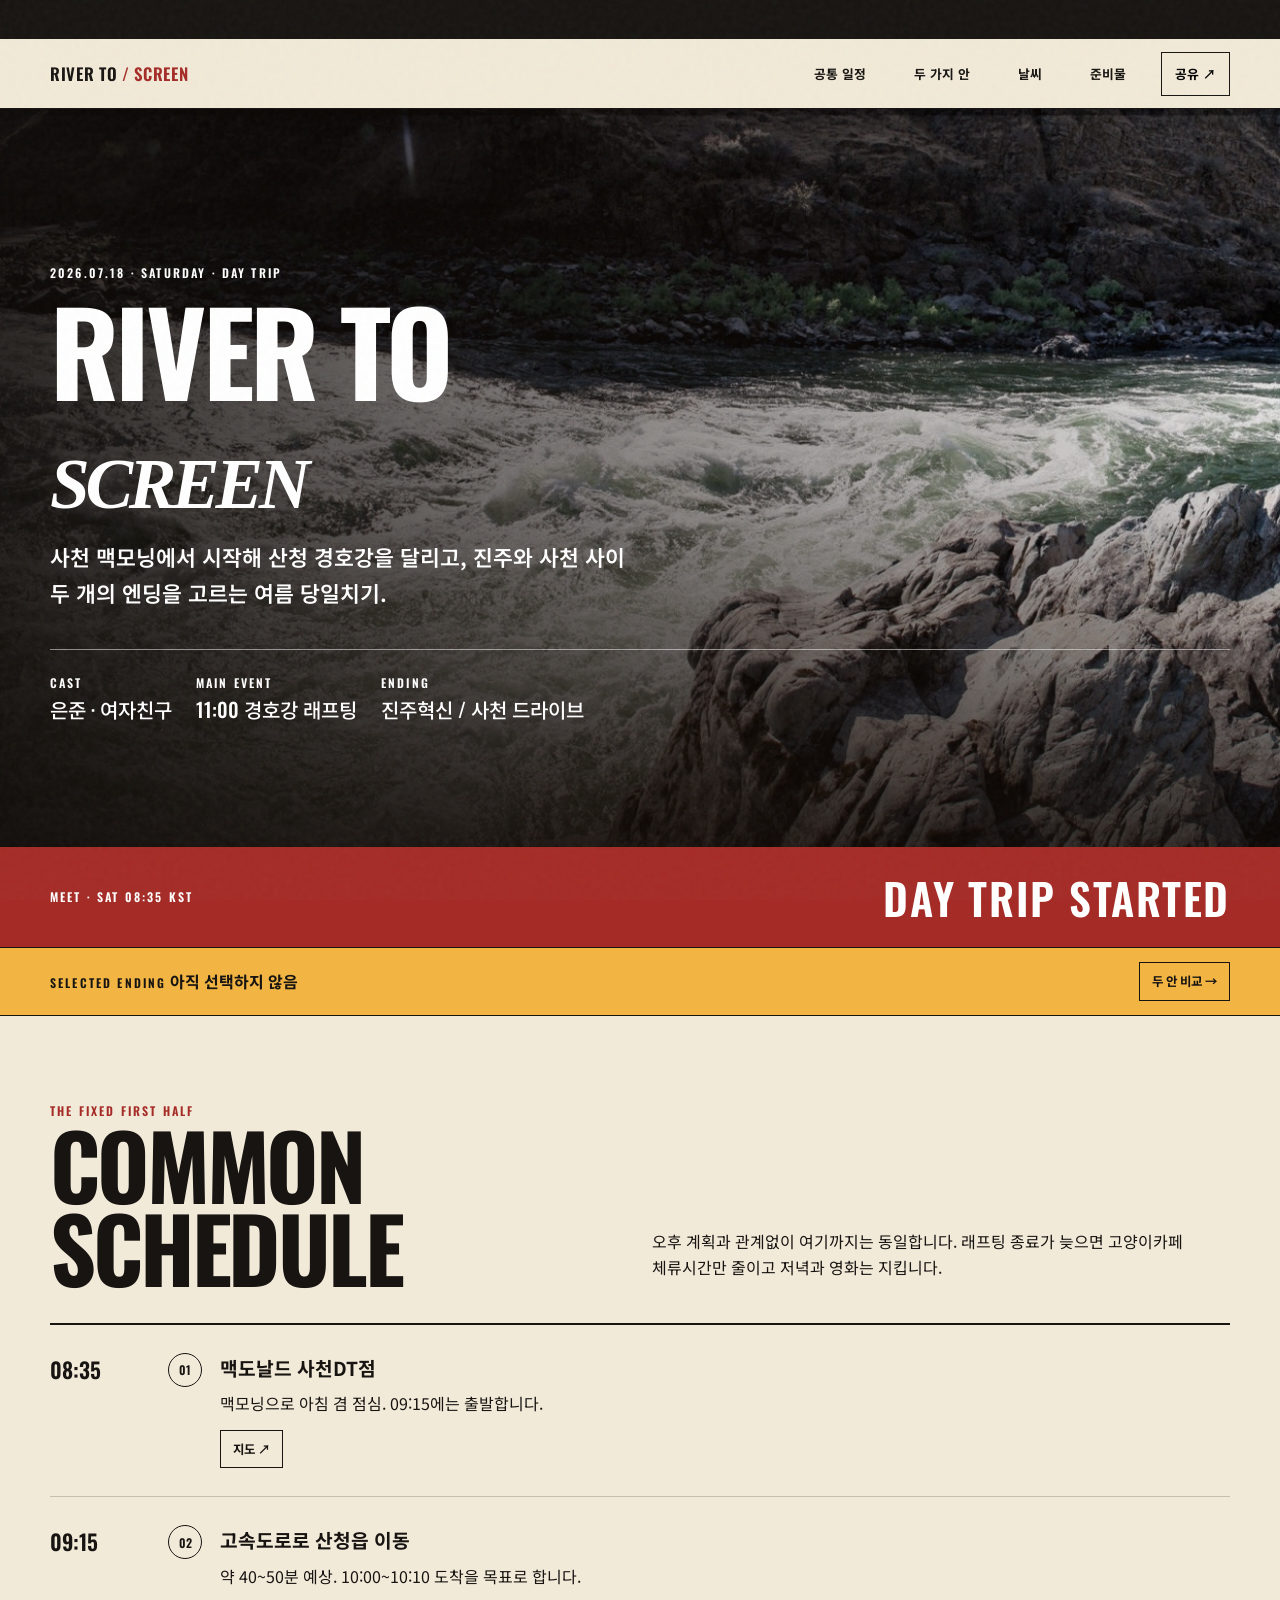
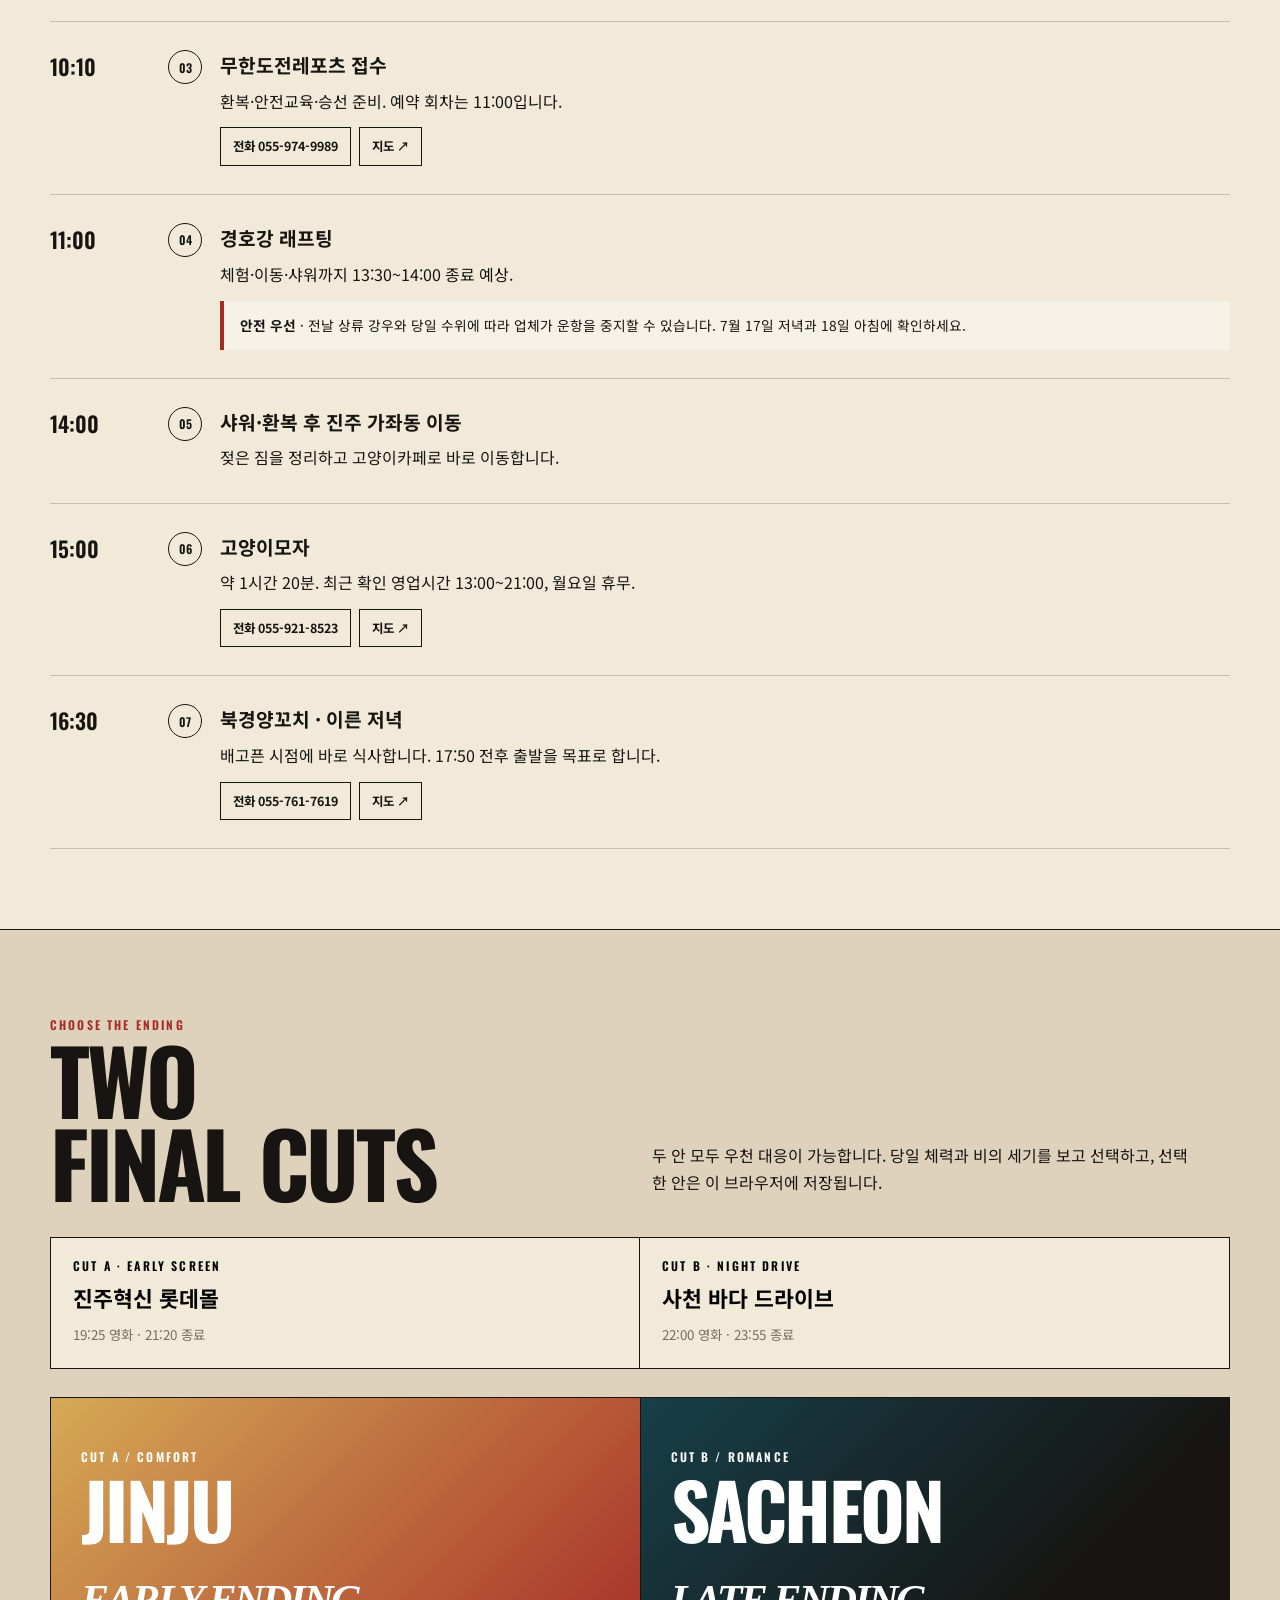
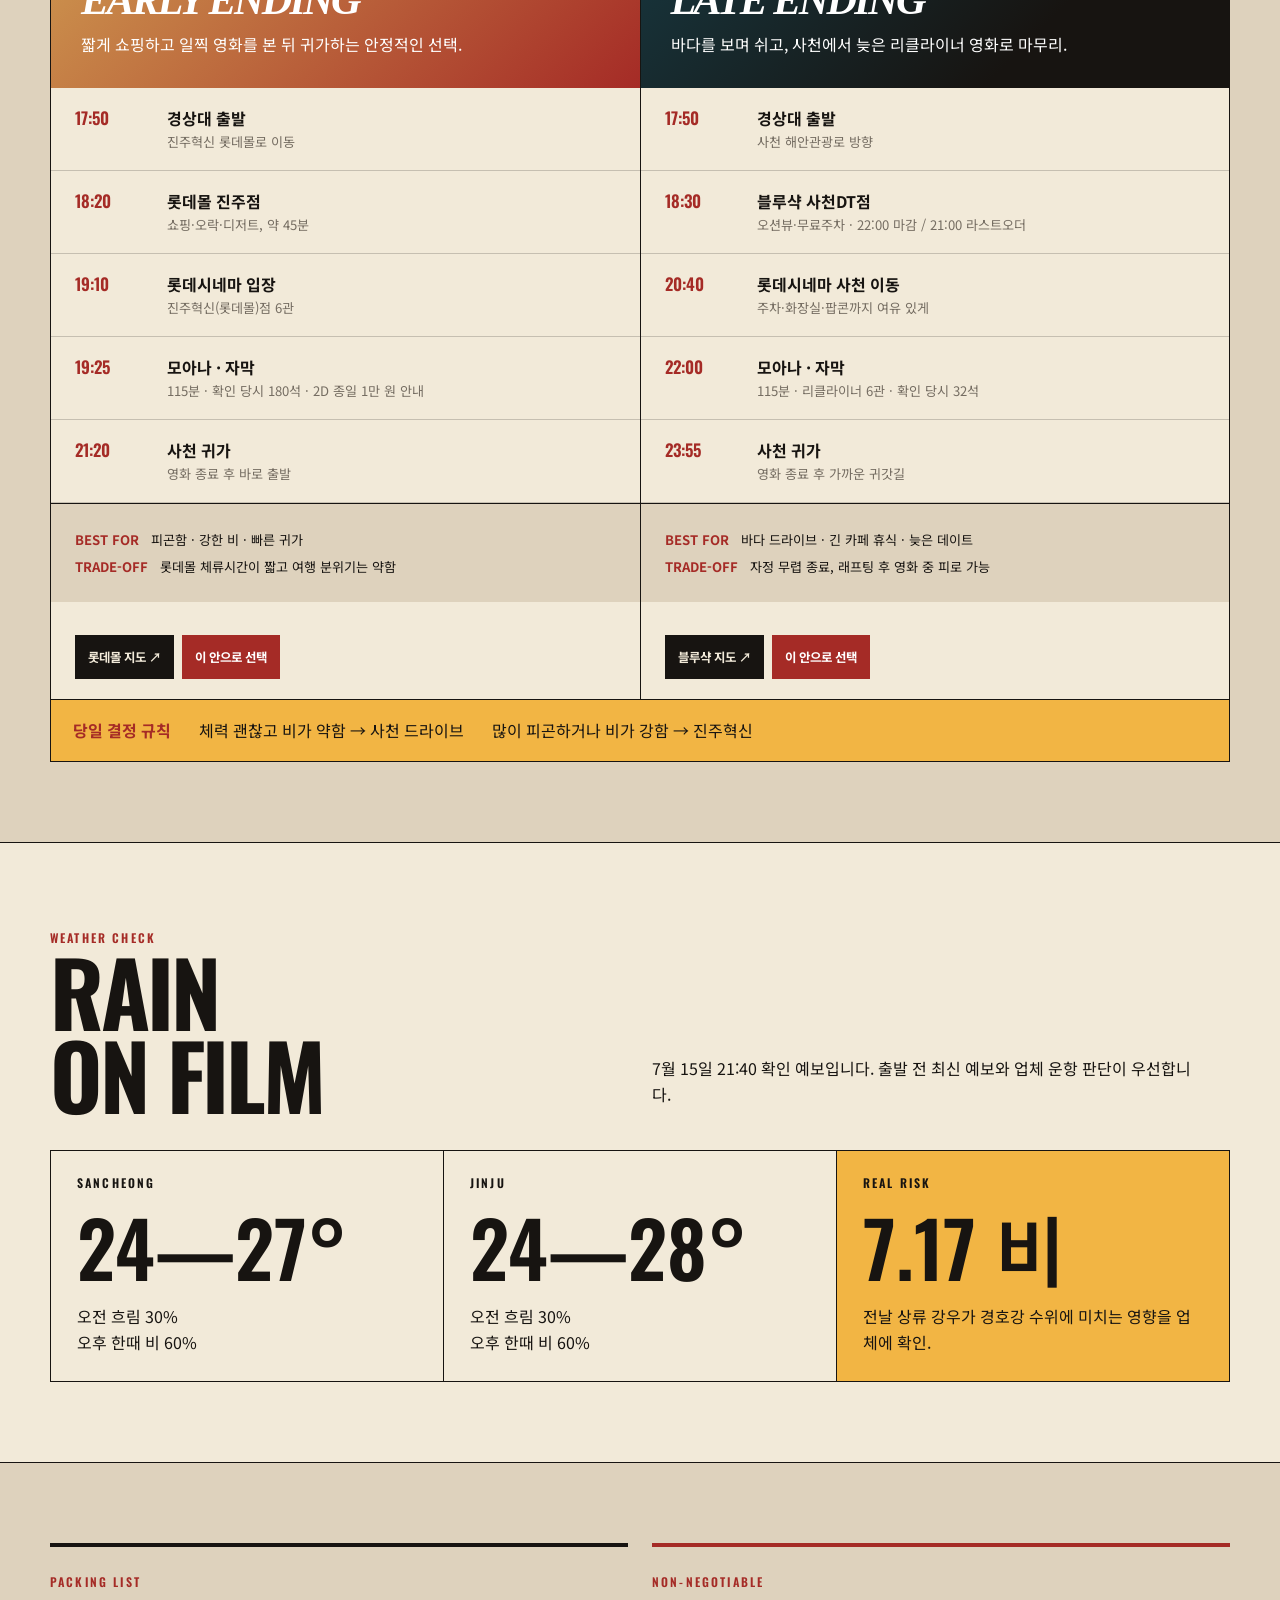
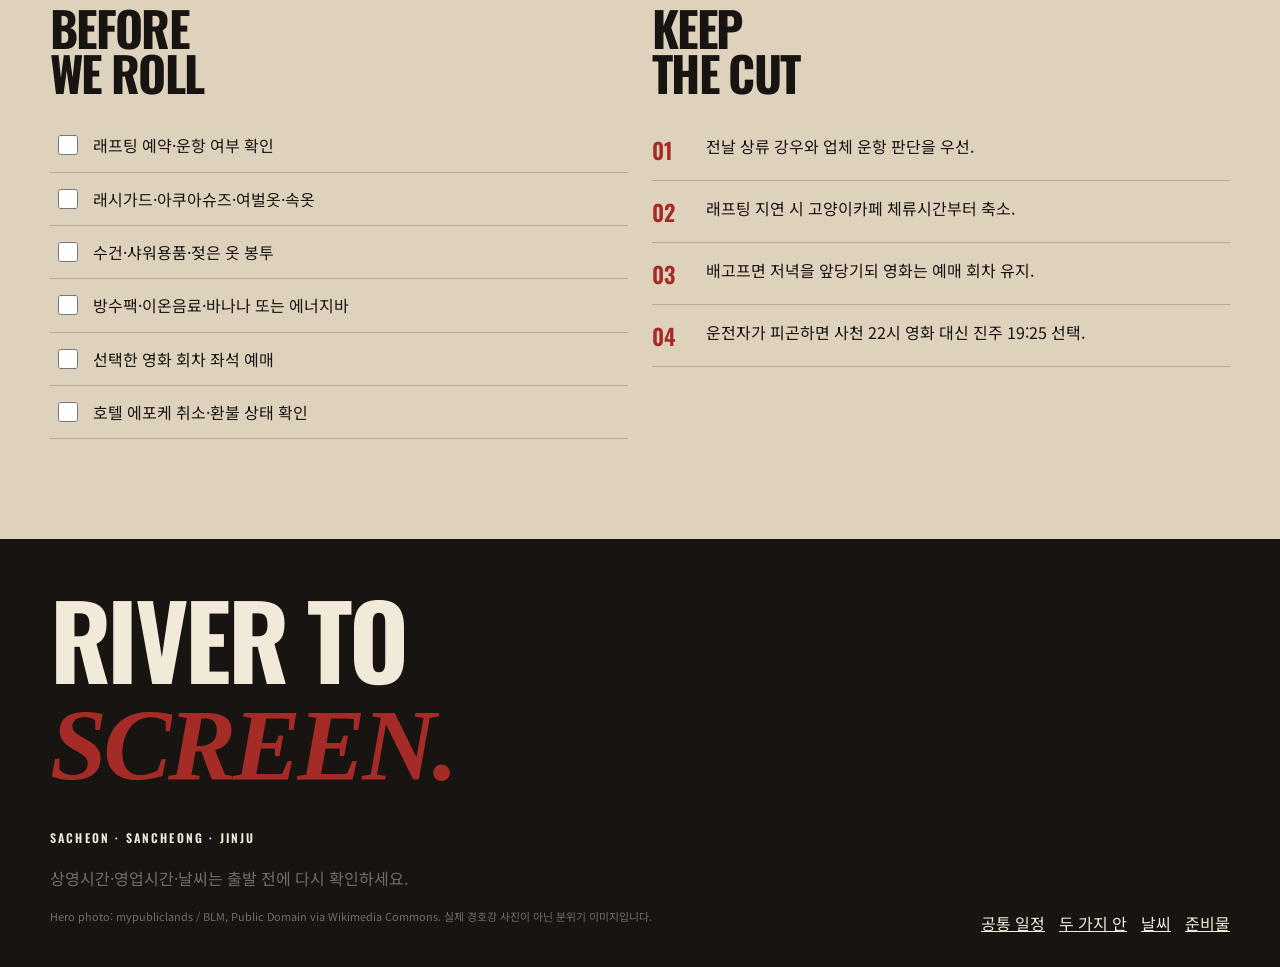
==== index.html @ bdbbe5f2 "feat: publish two-cut rafting day trip" ====
<!doctype html>
<html lang="ko">
<head>
  <meta charset="utf-8">
  <meta name="viewport" content="width=device-width,initial-scale=1,viewport-fit=cover">
  <meta name="theme-color" content="#171411">
  <meta name="description" content="2026년 7월 18일 사천 출발 산청 래프팅·진주 데이트 2가지 일정">
  <title>RIVER TO SCREEN — 산청·진주·사천 당일치기</title>
  <link rel="stylesheet" href="styles.css">
  <script defer src="app.js"></script>
</head>
<body>
<a class="skip" href="#main">본문 바로가기</a>
<div class="topbar"><div class="ticker">2026.07.18 · SACHEON → SANCHEONG → JINJU → TWO ENDINGS · RIVER TO SCREEN ·&nbsp;</div></div>
<header class="site">
  <nav class="shell" aria-label="주요 메뉴">
    <a class="brand" href="#top">RIVER TO <span>/ SCREEN</span></a>
    <div class="navlinks trip-nav">
      <a href="#schedule">공통 일정</a>
      <a href="#plans">두 가지 안</a>
      <a href="#weather">날씨</a>
      <a href="#packing">준비물</a>
      <button class="share-btn" data-share type="button" aria-label="여행 링크 공유">공유 ↗</button>
    </div>
  </nav>
</header>
<main id="main">
  <section class="hero" id="top">
    <div class="hero-bg trip-hero-bg" role="img" aria-label="급류가 흐르는 산악 계곡 풍경"></div>
    <div class="shell hero-content">
      <span class="eyebrow">2026.07.18 · SATURDAY · DAY TRIP</span>
      <h1 class="display brand-hero-title">RIVER TO<br><span class="serif">SCREEN</span></h1>
      <p class="hero-lead">사천 맥모닝에서 시작해 산청 경호강을 달리고, 진주와 사천 사이 두 개의 엔딩을 고르는 여름 당일치기.</p>
      <div class="hero-meta">
        <div><span class="eyebrow">CAST</span><b>은준 · 여자친구</b></div>
        <div><span class="eyebrow">MAIN EVENT</span><b>11:00 경호강 래프팅</b></div>
        <div><span class="eyebrow">ENDING</span><b>진주혁신 / 사천 드라이브</b></div>
      </div>
    </div>
  </section>
  <div class="countdown-wrap"><div class="shell countdown"><span class="eyebrow">MEET · SAT 08:35 KST</span><strong data-countdown aria-live="off">LOADING THE REEL…</strong></div></div>
  <div class="status-band"><div class="shell"><div><span class="eyebrow">SELECTED ENDING</span> <b data-plan-status>아직 선택하지 않음</b></div><a class="mini-link" href="#plans">두 안 비교 →</a></div></div>

  <section class="section shell" id="schedule" aria-labelledby="schedule-title">
    <div class="section-head">
      <div><span class="eyebrow red">THE FIXED FIRST HALF</span><h2 id="schedule-title" class="display">COMMON<br>SCHEDULE</h2></div>
      <p>오후 계획과 관계없이 여기까지는 동일합니다. 래프팅 종료가 늦으면 고양이카페 체류시간만 줄이고 저녁과 영화는 지킵니다.</p>
    </div>
    <ol class="timeline">
      <li><time class="time">08:35</time><span class="frame-no">01</span><div class="event"><h3>맥도날드 사천DT점</h3><p>맥모닝으로 아침 겸 점심. 09:15에는 출발합니다.</p><div class="event-actions"><a class="mini-link" target="_blank" rel="noopener" href="https://map.naver.com/p/search/%EB%A7%A5%EB%8F%84%EB%82%A0%EB%93%9C%20%EC%82%AC%EC%B2%9CDT%EC%A0%90">지도 ↗</a></div></div></li>
      <li><time class="time">09:15</time><span class="frame-no">02</span><div class="event"><h3>고속도로로 산청읍 이동</h3><p>약 40~50분 예상. 10:00~10:10 도착을 목표로 합니다.</p></div></li>
      <li><time class="time">10:10</time><span class="frame-no">03</span><div class="event"><h3>무한도전레포츠 접수</h3><p>환복·안전교육·승선 준비. 예약 회차는 11:00입니다.</p><div class="event-actions"><a class="mini-link" href="tel:055-974-9989">전화 055-974-9989</a><a class="mini-link" target="_blank" rel="noopener" href="https://map.naver.com/p/search/%EC%82%B0%EC%B2%AD%20%EB%AC%B4%ED%95%9C%EB%8F%84%EC%A0%84%EB%A0%88%ED%8F%AC%EC%B8%A0">지도 ↗</a></div></div></li>
      <li><time class="time">11:00</time><span class="frame-no">04</span><div class="event"><h3>경호강 래프팅</h3><p>체험·이동·샤워까지 13:30~14:00 종료 예상.</p><div class="note"><b>안전 우선</b> · 전날 상류 강우와 당일 수위에 따라 업체가 운항을 중지할 수 있습니다. 7월 17일 저녁과 18일 아침에 확인하세요.</div></div></li>
      <li><time class="time">14:00</time><span class="frame-no">05</span><div class="event"><h3>샤워·환복 후 진주 가좌동 이동</h3><p>젖은 짐을 정리하고 고양이카페로 바로 이동합니다.</p></div></li>
      <li><time class="time">15:00</time><span class="frame-no">06</span><div class="event"><h3>고양이모자</h3><p>약 1시간 20분. 최근 확인 영업시간 13:00~21:00, 월요일 휴무.</p><div class="event-actions"><a class="mini-link" href="tel:055-921-8523">전화 055-921-8523</a><a class="mini-link" target="_blank" rel="noopener" href="https://map.naver.com/p/search/%EC%A7%84%EC%A3%BC%20%EA%B3%A0%EC%96%91%EC%9D%B4%EB%AA%A8%EC%9E%90">지도 ↗</a></div></div></li>
      <li><time class="time">16:30</time><span class="frame-no">07</span><div class="event"><h3>북경양꼬치 · 이른 저녁</h3><p>배고픈 시점에 바로 식사합니다. 17:50 전후 출발을 목표로 합니다.</p><div class="event-actions"><a class="mini-link" href="tel:055-761-7619">전화 055-761-7619</a><a class="mini-link" target="_blank" rel="noopener" href="https://map.naver.com/p/search/%EB%B6%81%EA%B2%BD%EC%96%91%EA%BC%AC%EC%B9%98%202%ED%98%B8%EC%A0%90%20%EC%A7%84%EC%A3%BC">지도 ↗</a></div></div></li>
    </ol>
  </section>

  <section class="section plan-choice-section" id="plans" aria-labelledby="plans-title">
    <div class="shell">
      <div class="section-head">
        <div><span class="eyebrow red">CHOOSE THE ENDING</span><h2 id="plans-title" class="display">TWO<br>FINAL CUTS</h2></div>
        <p>두 안 모두 우천 대응이 가능합니다. 당일 체력과 비의 세기를 보고 선택하고, 선택한 안은 이 브라우저에 저장됩니다.</p>
      </div>
      <div class="ending-switch" role="tablist" aria-label="저녁 이후 일정 선택">
        <button data-plan-button="jinju" role="tab" aria-selected="false"><span class="eyebrow">CUT A · EARLY SCREEN</span><b>진주혁신 롯데몰</b><small>19:25 영화 · 21:20 종료</small></button>
        <button data-plan-button="sacheon" role="tab" aria-selected="false"><span class="eyebrow">CUT B · NIGHT DRIVE</span><b>사천 바다 드라이브</b><small>22:00 영화 · 23:55 종료</small></button>
      </div>
      <div class="ending-panels">
        <article class="ending-panel" data-plan-panel="jinju">
          <div class="ending-hero"><span class="eyebrow">CUT A / COMFORT</span><h3 class="display">JINJU<br><span class="serif">Early Ending</span></h3><p>짧게 쇼핑하고 일찍 영화를 본 뒤 귀가하는 안정적인 선택.</p></div>
          <ol class="compact-timeline">
            <li><time>17:50</time><div><b>경상대 출발</b><span>진주혁신 롯데몰로 이동</span></div></li>
            <li><time>18:20</time><div><b>롯데몰 진주점</b><span>쇼핑·오락·디저트, 약 45분</span></div></li>
            <li><time>19:10</time><div><b>롯데시네마 입장</b><span>진주혁신(롯데몰)점 6관</span></div></li>
            <li><time>19:25</time><div><b>모아나 · 자막</b><span>115분 · 확인 당시 180석 · 2D 종일 1만 원 안내</span></div></li>
            <li><time>21:20</time><div><b>사천 귀가</b><span>영화 종료 후 바로 출발</span></div></li>
          </ol>
          <div class="plan-points"><p><b>BEST FOR</b> 피곤함 · 강한 비 · 빠른 귀가</p><p><b>TRADE-OFF</b> 롯데몰 체류시간이 짧고 여행 분위기는 약함</p></div>
          <div class="event-actions"><a class="button dark" target="_blank" rel="noopener" href="https://map.naver.com/p/search/%EB%A1%AF%EB%8D%B0%EB%AA%B0%20%EC%A7%84%EC%A3%BC%EC%A0%90">롯데몰 지도 ↗</a><button class="button primary" type="button" data-select-plan="jinju">이 안으로 선택</button></div>
        </article>
        <article class="ending-panel" data-plan-panel="sacheon">
          <div class="ending-hero night"><span class="eyebrow">CUT B / ROMANCE</span><h3 class="display">SACHEON<br><span class="serif">Late Ending</span></h3><p>바다를 보며 쉬고, 사천에서 늦은 리클라이너 영화로 마무리.</p></div>
          <ol class="compact-timeline">
            <li><time>17:50</time><div><b>경상대 출발</b><span>사천 해안관광로 방향</span></div></li>
            <li><time>18:30</time><div><b>블루샥 사천DT점</b><span>오션뷰·무료주차 · 22:00 마감 / 21:00 라스트오더</span></div></li>
            <li><time>20:40</time><div><b>롯데시네마 사천 이동</b><span>주차·화장실·팝콘까지 여유 있게</span></div></li>
            <li><time>22:00</time><div><b>모아나 · 자막</b><span>115분 · 리클라이너 6관 · 확인 당시 32석</span></div></li>
            <li><time>23:55</time><div><b>사천 귀가</b><span>영화 종료 후 가까운 귀갓길</span></div></li>
          </ol>
          <div class="plan-points"><p><b>BEST FOR</b> 바다 드라이브 · 긴 카페 휴식 · 늦은 데이트</p><p><b>TRADE-OFF</b> 자정 무렵 종료, 래프팅 후 영화 중 피로 가능</p></div>
          <div class="event-actions"><a class="button dark" target="_blank" rel="noopener" href="https://map.naver.com/p/search/%EB%B8%94%EB%A3%A8%EC%83%A5%20%EC%82%AC%EC%B2%9CDT%EC%A0%90">블루샥 지도 ↗</a><button class="button primary" type="button" data-select-plan="sacheon">이 안으로 선택</button></div>
        </article>
      </div>
      <div class="decision-strip"><b>당일 결정 규칙</b><span>체력 괜찮고 비가 약함 → 사천 드라이브</span><span>많이 피곤하거나 비가 강함 → 진주혁신</span></div>
    </div>
  </section>

  <section class="section shell" id="weather" aria-labelledby="weather-title">
    <div class="section-head"><div><span class="eyebrow red">WEATHER CHECK</span><h2 id="weather-title" class="display">RAIN<br>ON FILM</h2></div><p>7월 15일 21:40 확인 예보입니다. 출발 전 최신 예보와 업체 운항 판단이 우선합니다.</p></div>
    <div class="weather-grid">
      <article><span class="eyebrow">SANCHEONG</span><strong>24—27°</strong><p>오전 흐림 30%<br>오후 한때 비 60%</p></article>
      <article><span class="eyebrow">JINJU</span><strong>24—28°</strong><p>오전 흐림 30%<br>오후 한때 비 60%</p></article>
      <article class="weather-alert"><span class="eyebrow">REAL RISK</span><strong>7.17 비</strong><p>전날 상류 강우가 경호강 수위에 미치는 영향을 업체에 확인.</p></article>
    </div>
  </section>

  <section class="section packing-section" id="packing">
    <div class="shell grid-2">
      <article class="editorial-card"><span class="eyebrow red">PACKING LIST</span><h2 class="display packing-title">BEFORE<br>WE ROLL</h2><ul class="checklist">
        <li><label><input type="checkbox" data-check="booking"><span>래프팅 예약·운항 여부 확인</span></label></li>
        <li><label><input type="checkbox" data-check="swim"><span>래시가드·아쿠아슈즈·여벌옷·속옷</span></label></li>
        <li><label><input type="checkbox" data-check="shower"><span>수건·샤워용품·젖은 옷 봉투</span></label></li>
        <li><label><input type="checkbox" data-check="water"><span>방수팩·이온음료·바나나 또는 에너지바</span></label></li>
        <li><label><input type="checkbox" data-check="movie"><span>선택한 영화 회차 좌석 예매</span></label></li>
        <li><label><input type="checkbox" data-check="cancel"><span>호텔 에포케 취소·환불 상태 확인</span></label></li>
      </ul></article>
      <article class="editorial-card redtop"><span class="eyebrow red">NON-NEGOTIABLE</span><h2 class="display packing-title">KEEP<br>THE CUT</h2><div class="rule-list"><div><b>01</b><p>전날 상류 강우와 업체 운항 판단을 우선.</p></div><div><b>02</b><p>래프팅 지연 시 고양이카페 체류시간부터 축소.</p></div><div><b>03</b><p>배고프면 저녁을 앞당기되 영화는 예매 회차 유지.</p></div><div><b>04</b><p>운전자가 피곤하면 사천 22시 영화 대신 진주 19:25 선택.</p></div></div></article>
    </div>
  </section>
</main>
<footer><div class="shell"><h2 class="footer-title display">RIVER TO<br><span class="serif red">Screen.</span></h2><div class="footer-grid"><div><span class="eyebrow">SACHEON · SANCHEONG · JINJU</span><p class="muted">상영시간·영업시간·날씨는 출발 전에 다시 확인하세요.</p><p class="photo-credit">Hero photo: mypubliclands / BLM, Public Domain via Wikimedia Commons. 실제 경호강 사진이 아닌 분위기 이미지입니다.</p></div><div class="footer-nav"><a href="#schedule">공통 일정</a><a href="#plans">두 가지 안</a><a href="#weather">날씨</a><a href="#packing">준비물</a></div></div></div></footer>
</body>
</html>
---- styles.css ----
@import url('https://fonts.googleapis.com/css2?family=Black+Han+Sans&family=Noto+Sans+KR:wght@400;500;600;700;900&family=Oswald:wght@400;500;600&display=swap');

:root{--ink:#171411;--paper:#f2ead9;--paper2:#ded2bd;--red:#a52b26;--red2:#d44834;--yellow:#f2b544;--muted:#756d62;--line:rgba(23,20,17,.2);--shadow:0 18px 50px rgba(28,16,9,.16);--serif:Georgia,'Times New Roman',serif;--sans:'Noto Sans KR',sans-serif;--display:'Oswald','Noto Sans KR',sans-serif}
*{box-sizing:border-box}[hidden]{display:none!important}html{scroll-behavior:smooth}body{margin:0;background:var(--paper);color:var(--ink);font-family:var(--sans);line-height:1.65;overflow-x:hidden}body:before{content:'';position:fixed;inset:0;pointer-events:none;z-index:9999;opacity:.2;background-image:url("data:image/svg+xml,%3Csvg viewBox='0 0 180 180' xmlns='http://www.w3.org/2000/svg'%3E%3Cfilter id='n'%3E%3CfeTurbulence type='fractalNoise' baseFrequency='.85' numOctaves='4' stitchTiles='stitch'/%3E%3C/filter%3E%3Crect width='100%25' height='100%25' filter='url(%23n)' opacity='.22'/%3E%3C/svg%3E")}a{color:inherit}button,input,select,textarea{font:inherit}button,a,input,label,select,textarea{touch-action:manipulation}button,.button{min-height:44px}.skip{position:fixed;top:8px;left:8px;transform:translateY(-150%);background:var(--ink);color:#fff;padding:10px 16px;z-index:10000}.skip:focus{transform:none}.shell{width:min(1180px,calc(100% - 32px));margin:auto}.eyebrow{font:600 .75rem/1 var(--display);letter-spacing:.18em;text-transform:uppercase}.display{font-family:var(--display);text-transform:uppercase;line-height:.93;letter-spacing:-.035em}.serif{font-family:var(--serif);font-style:italic}.muted{color:var(--muted)}.red{color:var(--red)}.rule{border:0;border-top:1px solid var(--line);margin:24px 0}.topbar{background:var(--ink);color:var(--paper);min-height:39px;display:flex;align-items:center;font:500 .7rem var(--display);letter-spacing:.15em;white-space:nowrap;overflow:hidden}.ticker{animation:ticker 24s linear infinite;display:inline-block;padding-left:100%}@keyframes ticker{to{transform:translateX(-100%)}}header.site{position:sticky;top:0;z-index:1000;background:rgba(242,234,217,.95);border-bottom:1px solid var(--ink);backdrop-filter:blur(8px)}nav{height:69px;display:flex;align-items:center;justify-content:space-between;gap:20px}.brand{text-decoration:none;font:600 1.05rem var(--display);letter-spacing:.04em}.brand span{color:var(--red)}.navlinks{display:flex;align-items:center;gap:4px}.navlinks a,.share-btn{border:0;background:transparent;text-decoration:none;padding:10px 13px;font-size:.8rem;font-weight:700;cursor:pointer}.navlinks a[aria-current=page]{background:var(--ink);color:var(--paper)}.share-btn{border:1px solid var(--ink)}
.hero{min-height:clamp(620px,82vh,850px);position:relative;background:#271f18;color:#fff;display:grid;align-items:end;overflow:hidden}.hero:after{content:'';position:absolute;inset:0;background:linear-gradient(90deg,rgba(13,9,6,.88) 0%,rgba(20,11,6,.45) 55%,rgba(20,10,5,.1)),linear-gradient(0deg,rgba(13,8,5,.8),transparent 50%)}.hero-bg{position:absolute;inset:0;background:linear-gradient(120deg,#7a2b1f,#df9c4e 45%,#2d4a52);background-image:url('assets/gyeongju-donggung-wolji.jpg');background-size:cover;background-position:center;filter:saturate(.82) sepia(.08)}.hero-content{position:relative;z-index:2;padding:80px 0 54px}.hero h1{font-size:clamp(4rem,12vw,10.2rem);max-width:1050px;margin:12px 0 20px}.hero-lead{font-size:clamp(1rem,2vw,1.35rem);font-weight:600;max-width:580px}.hero-meta{display:flex;flex-wrap:wrap;gap:24px;margin-top:38px;border-top:1px solid rgba(255,255,255,.5);padding-top:18px}.hero-meta b{display:block;font:500 1.25rem var(--display)}.countdown-wrap{background:var(--red);color:#fff;padding:18px 0}.countdown{display:flex;align-items:center;justify-content:space-between;gap:16px}.countdown strong{font:600 clamp(1.2rem,4vw,2.7rem) var(--display);letter-spacing:.04em}.section{padding:80px 0}.section-head{display:grid;grid-template-columns:1fr 1fr;gap:24px;align-items:end;margin-bottom:34px}.section-head h2{font-size:clamp(2.7rem,7vw,6rem);margin:0}.section-head p{max-width:540px;margin:0 0 8px}.status-band{background:var(--yellow);border-block:1px solid var(--ink);padding:14px 0}.status-band .shell{display:flex;justify-content:space-between;gap:20px;align-items:center}.status-pill{background:var(--ink);color:#fff;padding:6px 11px;font-size:.78rem;font-weight:700}.day-switch{display:flex;border-block:1px solid var(--ink);margin-bottom:35px}.day-switch button{flex:1;border:0;border-right:1px solid var(--ink);background:transparent;padding:16px;cursor:pointer;text-align:left}.day-switch button:last-child{border:0}.day-switch button.active{background:var(--ink);color:var(--paper)}.day-switch b{display:block;font:600 1.5rem var(--display)}.day-panel[hidden]{display:none}.timeline{list-style:none;padding:0;margin:0;border-top:2px solid var(--ink)}.timeline li{display:grid;grid-template-columns:100px 34px 1fr;gap:18px;padding:28px 0;border-bottom:1px solid var(--line);position:relative}.time{font:600 1.35rem var(--display)}.frame-no{border:1px solid var(--ink);border-radius:50%;width:34px;height:34px;display:grid;place-items:center;font:600 .75rem var(--display)}.event h3{margin:0 0 6px;font-size:1.2rem}.event p{margin:4px 0}.event-actions{display:flex;flex-wrap:wrap;gap:8px;margin-top:13px}.mini-link,.button{display:inline-flex;align-items:center;justify-content:center;gap:7px;border:1px solid var(--ink);padding:8px 12px;text-decoration:none;background:transparent;font-size:.78rem;font-weight:700;cursor:pointer}.mini-link:hover,.button:hover{background:var(--ink);color:var(--paper)}.note{border-left:4px solid var(--red);padding:13px 16px;background:rgba(255,255,255,.35);font-size:.86rem;margin-top:14px}.grid-2{display:grid;grid-template-columns:1fr 1fr;gap:24px}.grid-3{display:grid;grid-template-columns:repeat(3,1fr);gap:18px}.editorial-card{border-top:4px solid var(--ink);padding:20px 0;min-width:0}.editorial-card.redtop{border-color:var(--red)}.editorial-card h3{font-size:1.15rem;margin:4px 0 14px}.members{display:grid;grid-template-columns:repeat(4,1fr);border:1px solid var(--ink)}.member{padding:18px;border-right:1px solid var(--ink)}.member:last-child{border:0}.member b{display:block;font-size:1.15rem}.dot{width:8px;height:8px;border-radius:50%;display:inline-block;background:var(--red);margin-right:6px}.checklist{list-style:none;padding:0;margin:0}.checklist label{display:flex;align-items:center;gap:12px;border-bottom:1px solid var(--line);padding:13px 4px;cursor:pointer;min-height:48px}.checklist input{width:20px;height:20px;accent-color:var(--red)}.checklist input:checked+span{text-decoration:line-through;color:var(--muted)}.cost-total{font:600 clamp(2.6rem,6vw,5rem) var(--display);color:var(--red);margin:8px 0}.cost-lines div{display:flex;justify-content:space-between;padding:8px 0;border-bottom:1px dotted var(--muted)}footer{background:var(--ink);color:var(--paper);padding:52px 0 30px}.footer-title{font-size:clamp(2.5rem,8vw,7rem);margin:0 0 30px}.footer-grid{display:flex;justify-content:space-between;align-items:end;gap:24px}.footer-nav{display:flex;gap:14px;flex-wrap:wrap}.footer-nav a{color:var(--paper)}
/* Map */.map-layout{height:calc(100vh - 108px);min-height:620px;display:grid;grid-template-columns:minmax(310px,390px) 1fr;background:var(--ink)}.map-sidebar{background:var(--paper);overflow:auto;border-right:1px solid var(--ink);z-index:500}.map-head{padding:28px 24px 20px}.map-head h1{font-size:3rem;margin:5px 0}.route-tabs{display:flex;border-block:1px solid var(--ink)}.route-tabs button{flex:1;border:0;border-right:1px solid var(--ink);background:transparent;padding:12px;cursor:pointer;font-weight:800}.route-tabs button.active{background:var(--red);color:#fff}.route-summary{padding:17px 24px;background:var(--yellow);border-bottom:1px solid var(--ink);font-size:.83rem}.route-list{list-style:none;padding:0;margin:0}.route-list li{display:grid;grid-template-columns:32px 1fr;gap:12px;padding:18px 24px;border-bottom:1px solid var(--line);cursor:pointer}.route-list li:hover,.route-list li:focus-within{background:#fff}.route-num,.cinema-marker{width:28px;height:28px;border-radius:50% 50% 50% 0;transform:rotate(-45deg);background:var(--red);color:#fff;display:grid;place-items:center;border:2px solid var(--paper);box-shadow:0 3px 9px #0005}.route-num span,.cinema-marker span{transform:rotate(45deg);font:700 12px var(--display)}.route-item h3{margin:0;font-size:.95rem}.route-item p{font-size:.78rem;margin:3px 0;color:var(--muted)}#map{height:100%;width:100%;background:#b6aa98}.leaflet-container{font-family:var(--sans)}.leaflet-popup-content-wrapper{border-radius:0;background:var(--paper);box-shadow:var(--shadow)}.leaflet-popup-tip{background:var(--paper)}.popup h3{margin:0 0 4px}.popup p{margin:3px 0;font-size:.8rem}.map-note{position:absolute;z-index:600;right:12px;bottom:25px;background:var(--paper);border:1px solid var(--ink);padding:10px 13px;max-width:280px;font-size:.72rem;box-shadow:var(--shadow)}
/* Pick'em */
.pickem-hero{background:var(--yellow);color:var(--ink);padding:76px 0 54px;border-bottom:1px solid var(--ink);position:relative;overflow:hidden}.pickem-hero:after{content:'×1.0  ×2.0  ×4.0';position:absolute;right:-20px;bottom:-35px;font:600 clamp(4rem,12vw,10rem) var(--display);color:rgba(23,20,17,.08);white-space:nowrap;pointer-events:none}.pickem-hero .shell{position:relative;z-index:1}.pickem-hero h1{font-size:clamp(4rem,11vw,9rem);margin:12px 0 24px;max-width:1000px}.pickem-korean-title{display:inline-block;font-size:.72em;line-height:1.02;letter-spacing:-.08em}.pickem-hero p{max-width:690px;font-size:1.05rem;font-weight:600}.pickem-rulebar{background:var(--ink);color:var(--paper);padding:15px 0}.pickem-rulebar .shell{display:flex;gap:28px;justify-content:space-between;font-size:.82rem}.pickem-rulebar b{color:var(--yellow);margin-right:7px}.pickem-shell{min-height:600px}.pickem-login{display:grid;grid-template-columns:1fr 1.25fr;gap:25px;align-items:end;border:2px solid var(--ink);padding:24px;background:var(--paper2);box-shadow:8px 8px 0 var(--ink);margin-bottom:58px}.pickem-login h2{margin:5px 0;font:600 2rem var(--display)}.pickem-login p{margin:0}.pickem-login form{display:grid;grid-template-columns:minmax(0,1fr) auto;gap:10px;align-items:end}.pickem-login label span,.admin-form label{display:block;font-size:.76rem;font-weight:800}.pickem-login select,.pickem-login input,.admin-form input,.admin-form select{width:100%;min-height:44px;border:1px solid var(--ink);border-radius:0;background:var(--paper);padding:8px 10px}.login-state{grid-column:1/-1;border-top:1px solid var(--line);padding-top:12px;font-size:.82rem;font-weight:700}.login-state.error,.live-state.error{color:var(--red)}.pickem-toolbar{display:flex;justify-content:space-between;gap:20px;align-items:end;margin-bottom:24px}.pickem-toolbar h2{font-size:clamp(2.8rem,7vw,5.5rem);margin:5px 0 0}.live-state{display:flex;align-items:center;gap:8px;font-size:.75rem}.live-state i{width:9px;height:9px;border-radius:50%;background:#3b9c63;box-shadow:0 0 0 4px rgba(59,156,99,.15)}.live-state.error i{background:var(--red)}.live-state .mini-link{background:transparent}.pickem-events{display:grid;grid-template-columns:repeat(2,minmax(0,1fr));gap:22px}.pickem-card{border:1px solid var(--ink);background:rgba(255,255,255,.28);box-shadow:var(--shadow)}.pickem-card.unconfirmed{background:var(--paper2)}.pickem-card-head{display:flex;align-items:flex-start;justify-content:space-between;gap:12px;padding:22px;border-bottom:1px solid var(--ink)}.pickem-card-head h3{margin:7px 0 0;font-size:1.35rem}.event-status{background:var(--red);color:#fff;padding:6px 9px;font:600 .66rem var(--display);letter-spacing:.1em;white-space:nowrap}.event-status.locked{background:var(--ink)}.event-time{display:flex;justify-content:space-between;gap:12px;padding:13px 22px;border-bottom:1px solid var(--line);font-size:.78rem}.event-time span{color:var(--red);font-weight:800}.pick-progress{padding:13px 22px;font-size:.72rem}.pick-progress i{display:block;height:5px;background:linear-gradient(90deg,var(--red) var(--progress),rgba(23,20,17,.12) var(--progress));margin-top:7px}.pick-options{display:grid;grid-template-columns:1fr 1fr;border-block:1px solid var(--ink)}.pick-option{border:0;border-right:1px solid var(--ink);background:transparent;padding:20px;text-align:left;min-height:150px}.pick-option:last-child{border-right:0}.pick-option:not(:disabled){cursor:pointer}.pick-option:not(:disabled):hover{background:#fff}.pick-option.active{background:var(--ink);color:var(--paper)}.pick-option.winner{background:var(--yellow);color:var(--ink)}.pick-mark{display:block;font:600 .64rem var(--display);letter-spacing:.15em;color:var(--red)}.pick-option.active .pick-mark{color:var(--yellow)}.pick-option b{display:block;font-size:1.05rem;margin:13px 0}.pick-odd{display:block;font:600 1.25rem var(--display)}.pick-option small{display:block;margin-top:7px;line-height:1.4}.event-notice{padding:13px 22px;background:var(--yellow);font-size:.76rem;font-weight:700}.event-notice.locked{background:var(--ink);color:var(--paper)}.event-source{display:flex;justify-content:space-between;gap:12px;padding:14px 22px;font-size:.7rem;color:var(--muted)}.event-source a{font-weight:800;color:var(--ink)}.pickem-settlement{background:var(--ink);color:var(--paper)}.settlement-grid{display:grid;grid-template-columns:repeat(4,1fr);border:1px solid rgba(242,234,217,.45)}.settlement-grid article{padding:24px;border-right:1px solid rgba(242,234,217,.3)}.settlement-grid article:last-child{border:0}.settlement-grid b,.settlement-grid strong,.settlement-grid small{display:block}.settlement-grid b{font-size:1.1rem;margin:12px 0}.settlement-grid strong{font:600 2.5rem var(--display);color:var(--yellow)}.settlement-grid small{color:#b8afa0}.pickem-method h2{font:600 2rem var(--display);margin:9px 0}.admin-zone{border-top:2px dashed var(--red)}.admin-form{display:grid;grid-template-columns:repeat(3,1fr);gap:14px;align-items:end}.admin-form button{align-self:end}.admin-form label{margin:0}

.hero h1.brand-hero-title{font-size:clamp(3.8rem,9vw,8rem)}.brand-hero-title .serif{display:inline-block;font-size:.62em;letter-spacing:-.06em;white-space:nowrap}.toto-gate{min-height:100svh;display:grid;place-items:center;padding:32px 16px;background:var(--yellow);position:relative;overflow:hidden}.toto-gate:after{content:'TOTO';position:absolute;right:-4vw;bottom:-10vw;color:rgba(23,20,17,.07);font:600 clamp(10rem,40vw,30rem)/.8 var(--display);pointer-events:none}.toto-gate-card{position:relative;z-index:1;width:min(680px,100%);border:2px solid var(--ink);background:var(--paper);padding:34px;box-shadow:10px 10px 0 var(--ink)}.toto-gate-card>.brand{display:inline-block;margin-bottom:42px}.toto-gate-card>.eyebrow{display:block}.toto-gate-card h1{font-size:clamp(3.8rem,10vw,6.5rem);margin:15px 0 20px;overflow-wrap:anywhere}.toto-gate-card h1 .serif{display:inline-block;font-size:.82em;letter-spacing:-.07em}.toto-gate-card>p{max-width:520px;margin-bottom:26px}.toto-player-grid{display:grid;grid-template-columns:1fr 1fr;border-top:1px solid var(--ink);border-left:1px solid var(--ink);margin-bottom:18px}.toto-player-grid button{min-height:112px;border:0;border-right:1px solid var(--ink);border-bottom:1px solid var(--ink);background:transparent;text-align:left;padding:17px;cursor:pointer}.toto-player-grid button:hover,.toto-player-grid button:focus-visible{background:var(--ink);color:var(--paper)}.toto-player-grid button:disabled{opacity:.45;cursor:wait}.toto-player-grid b,.toto-player-grid small{display:block}.toto-player-grid b{font-size:1.35rem;margin:8px 0 3px}.toto-player-grid small{font-size:.72rem}.toto-gate-card .login-state{margin:0 0 17px}.toto-userbar{display:flex;align-items:center;justify-content:space-between;gap:15px;margin-bottom:45px;padding:14px 18px;border:1px solid var(--ink);background:var(--paper2)}.toto-userbar b{display:block;margin-top:4px;font-size:1.05rem}
.dinner-total-form{display:grid;grid-template-columns:minmax(150px,.8fr) minmax(220px,1fr) auto;align-items:end;gap:14px;margin:28px 0 36px;padding:22px;border:1px solid rgba(242,234,217,.45);background:rgba(242,234,217,.08)}.dinner-total-form label b{display:block;margin-top:4px;font:600 1.55rem var(--display)}.dinner-input-wrap{display:flex;align-items:center;background:var(--paper);border:2px solid var(--paper);color:var(--ink)}.dinner-input-wrap:focus-within{border-color:var(--yellow)}.dinner-input-wrap input{width:100%;min-width:0;min-height:48px;border:0;background:transparent;padding:9px 12px;text-align:right;font:700 1.15rem var(--sans);color:var(--ink);outline:0}.dinner-input-wrap span{padding-right:12px;font-weight:800}.dinner-total-form small{grid-column:1/-1;color:var(--paper2)}.dinner-total-form small.error{color:#ff8b7b}.settlement-grid article em{display:block;margin-top:4px;color:var(--yellow);font:normal 700 1.05rem var(--sans)}
/* Plan B */.plan-hero{background:var(--red);color:#fff;padding:85px 0 50px}.plan-hero h1{font-size:clamp(4rem,13vw,10rem);margin:0}.plan-hero p{max-width:600px;font-size:1.05rem}.scenario-grid{display:grid;grid-template-columns:repeat(2,1fr);border-top:1px solid var(--ink);border-left:1px solid var(--ink)}.scenario{border:0;border-right:1px solid var(--ink);border-bottom:1px solid var(--ink);padding:24px;text-align:left;background:transparent;cursor:pointer;min-height:164px}.scenario:hover{background:#fff}.scenario.active{background:var(--ink);color:var(--paper)}.scenario .code{font:600 .7rem var(--display);letter-spacing:.16em;color:var(--red)}.scenario.active .code{color:var(--yellow)}.scenario b{display:block;font-size:1.05rem;margin:12px 0 5px}.scenario p{margin:0;font-size:.8rem}.plan-result{background:var(--yellow);border:2px solid var(--ink);padding:28px;position:sticky;top:90px}.plan-result h2{font:600 2rem var(--display);margin:0 0 10px}.plan-result ul{padding-left:18px}.form-group{margin:0 0 18px}.form-group label{display:block;font-size:.8rem;font-weight:800;margin-bottom:6px}.form-group input,.form-group textarea,.form-group select{width:100%;border:1px solid var(--ink);background:rgba(255,255,255,.35);border-radius:0;padding:11px;min-height:44px}.form-group textarea{min-height:100px;resize:vertical}.button.primary{background:var(--red);color:#fff;border-color:var(--red)}.button.dark{background:var(--ink);color:var(--paper)}.actions{display:flex;flex-wrap:wrap;gap:9px}.toast{position:fixed;bottom:20px;left:50%;transform:translate(-50%,150%);z-index:9998;background:var(--ink);color:#fff;padding:12px 20px;box-shadow:var(--shadow);transition:.25s}.toast.show{transform:translate(-50%,0)}
@media(max-width:760px){.shell{width:min(100% - 24px,1180px)}.navlinks a{display:none}.navlinks a[aria-current=page]{display:block}.share-btn{padding:8px}.hero{min-height:680px}.hero-bg{background-image:url('assets/gyeongju-cheomseongdae.jpg');background-position:center 42%;filter:saturate(.8) sepia(.05)}.hero h1{font-size:clamp(3.7rem,20vw,6rem)}.hero-content{padding-bottom:35px}.countdown{align-items:flex-start;flex-direction:column}.section{padding:55px 0}.section-head{grid-template-columns:1fr}.timeline li{grid-template-columns:70px 28px 1fr;gap:10px}.time{font-size:1.05rem}.frame-no{width:28px;height:28px}.grid-2,.grid-3{grid-template-columns:1fr}.members{grid-template-columns:1fr 1fr}.member:nth-child(2){border-right:0}.member:nth-child(-n+2){border-bottom:1px solid var(--ink)}.scenario-grid{grid-template-columns:1fr}.plan-result{position:static}.map-layout{height:auto;display:flex;flex-direction:column;min-height:0}.map-sidebar{overflow:visible;border:0}.map-head h1{font-size:2.6rem}#map{height:58vh;min-height:420px;order:-1}.map-note{position:static;max-width:none;border-width:1px 0}.footer-grid{align-items:flex-start;flex-direction:column}}@media(max-width:760px){body{padding-bottom:calc(58px + env(safe-area-inset-bottom))}header.site{backdrop-filter:none}header.site nav{height:56px}.navlinks{position:fixed;left:0;right:0;bottom:0;z-index:2100;display:grid;grid-template-columns:repeat(5,minmax(0,1fr));gap:0;background:var(--paper);border-top:1px solid var(--ink);padding-bottom:env(safe-area-inset-bottom);box-shadow:0 -8px 24px rgba(23,20,17,.12)}.navlinks a,.navlinks a[aria-current=page],.share-btn{display:flex;align-items:center;justify-content:center;min-width:0;min-height:58px;padding:6px 3px;border:0;border-right:1px solid var(--line);font-size:.72rem;white-space:nowrap}.navlinks a[aria-current=page]{background:var(--ink);color:var(--paper)}.share-btn{border-right:0}}
@media(max-width:760px){.hero h1.brand-hero-title{font-size:clamp(2.9rem,13vw,4.8rem)}.toto-gate{padding:18px 12px calc(18px + env(safe-area-inset-bottom))}.toto-gate-card{padding:24px 18px;box-shadow:6px 6px 0 var(--ink)}.toto-gate-card>.brand{margin-bottom:28px}.toto-gate-card h1{font-size:clamp(2.7rem,11vw,3.6rem)}.toto-player-grid button{min-height:100px;padding:14px}.toto-userbar{margin-bottom:34px}.pickem-hero{padding:55px 0 40px}.pickem-hero h1{font-size:clamp(3.5rem,18vw,5.5rem)}.pickem-rulebar .shell{display:grid;gap:6px}.pickem-login{grid-template-columns:1fr;padding:18px;box-shadow:5px 5px 0 var(--ink)}.pickem-login form{grid-template-columns:1fr 1fr}.pickem-login form button{grid-column:1/-1}.pickem-toolbar{align-items:flex-start;flex-direction:column}.pickem-events{grid-template-columns:1fr}.pick-option{padding:16px;min-height:140px}.dinner-total-form{grid-template-columns:1fr;padding:18px}.dinner-total-form small{grid-column:1}.dinner-total-form .button{width:100%}.event-time,.event-source{align-items:flex-start;flex-direction:column}.settlement-grid{grid-template-columns:1fr 1fr}.settlement-grid article:nth-child(2){border-right:0}.settlement-grid article:nth-child(-n+2){border-bottom:1px solid rgba(242,234,217,.3)}.admin-form{grid-template-columns:1fr}.navlinks a,.navlinks a[aria-current=page],.share-btn{font-size:.65rem;padding-inline:1px}}
@media(prefers-reduced-motion:reduce){*,*:before,*:after{scroll-behavior:auto!important;animation:none!important;transition:none!important}}:focus-visible{outline:3px solid var(--yellow);outline-offset:3px}

/* Poker */
.poker-page{--felt:#174f3c;--felt2:#0e3428}.poker-hero{padding:70px 0 50px;background:var(--felt);color:#fff;border-bottom:1px solid var(--ink)}.poker-hero h1{font-size:clamp(4.5rem,13vw,10rem);margin:10px 0 20px}.poker-hero p{max-width:700px;font-weight:600}.poker-setup{padding:60px 0}.poker-setup-card{display:grid;grid-template-columns:1.4fr repeat(3,1fr);gap:18px;align-items:end;border:2px solid var(--ink);padding:26px;box-shadow:8px 8px 0 var(--ink)}.poker-setup-card h2{font-size:3rem;margin:6px 0}.poker-setup-card p{margin:0}.poker-setup-card>label,.cash-form label{font-size:.78rem;font-weight:800}.poker-setup-card input[type=number],.cash-form input,.bet-input input{width:100%;min-height:48px;border:1px solid var(--ink);background:#fff;padding:9px 11px}.poker-setup-card fieldset{grid-column:1/-1;border:1px solid var(--ink);padding:15px}.setup-players{display:grid;grid-template-columns:repeat(4,1fr);gap:8px}.setup-players label{background:var(--paper2);padding:10px;font-weight:700}.poker-primary,.poker-win{background:var(--felt);color:#fff;border-color:var(--felt)}.poker-toolbar{display:flex;justify-content:space-between;align-items:end;gap:15px}.poker-toolbar h2{font-size:clamp(3.5rem,9vw,7rem);margin:4px 0}.poker-toolbar-actions{display:flex;gap:8px}.poker-status{padding:12px 15px;background:var(--yellow);border:1px solid var(--ink);font-weight:700;margin-bottom:18px}.poker-table{background:radial-gradient(circle,var(--felt),var(--felt2));border:10px solid #382217;border-radius:120px;min-height:360px;padding:55px 7%;display:grid;grid-template-columns:repeat(2,1fr);gap:24px;box-shadow:inset 0 0 0 2px #c39250,0 16px 35px #0003}.poker-seat{position:relative;border:2px solid #fff;background:var(--paper);color:var(--ink);padding:14px;min-height:110px;cursor:pointer;box-shadow:5px 5px 0 #0005}.poker-seat b,.poker-seat strong,.poker-seat small{display:block}.poker-seat strong{font-size:1.65rem}.poker-seat.selected{background:var(--yellow);transform:translateY(-3px)}.poker-seat.folded{opacity:.38}.poker-seat.allin{border-color:var(--yellow)}.seat-marker{position:absolute;right:8px;top:8px;font:700 .7rem var(--display);background:var(--red);color:#fff;padding:3px 6px;min-width:24px}.bet-panel,.winner-panel{margin:22px 0;border:2px solid var(--ink);background:var(--paper2);padding:22px;box-shadow:6px 6px 0 var(--ink)}.bet-player-head,.bet-summary,.round-actions{display:flex;justify-content:space-between;gap:12px;align-items:center}.bet-player-head h3{font-size:2rem;margin:3px 0}.bet-summary{background:var(--ink);color:#fff;padding:11px 14px;font-size:.8rem}.bet-input{display:block;margin:16px 0}.bet-input span{font-size:.75rem;font-weight:800}.chip-presets{display:flex;gap:7px;overflow:auto;margin-bottom:12px}.chip-presets button{border:1px solid var(--ink);background:var(--yellow);border-radius:999px;padding:8px 13px;white-space:nowrap}.bet-actions{display:grid;grid-template-columns:repeat(4,1fr);gap:8px}.all-in{background:var(--red);color:#fff}.round-actions{margin:20px 0}.round-actions .button{flex:1}.winner-grid{display:grid;grid-template-columns:repeat(4,1fr);gap:8px;margin:18px 0}.winner-grid label{display:block}.winner-grid input{position:absolute;opacity:0}.winner-grid span{display:grid;place-items:center;min-height:60px;border:1px solid var(--ink);font-weight:800}.winner-grid input:checked+span{background:var(--yellow);box-shadow:inset 0 0 0 3px var(--ink)}.section-head.compact{margin:55px 0 20px}.section-head.compact h2{font-size:3.5rem}.poker-log ol{list-style:none;margin:0;padding:0;border-top:1px solid var(--line)}.poker-log li{display:flex;gap:14px;border-bottom:1px solid var(--line);padding:11px 3px}.poker-log li span{min-width:110px;color:var(--muted);font-size:.75rem}.poker-settlement{padding-bottom:30px}.cash-form{display:flex;align-items:end;gap:10px}.cash-form label>div{display:flex;align-items:center}.cash-form label span{background:var(--ink);color:#fff;min-height:48px;display:grid;place-items:center;padding:0 12px}.cash-results{display:grid;grid-template-columns:repeat(4,1fr);border:1px solid var(--ink);margin-top:18px}.cash-results article{padding:16px;border-right:1px solid var(--ink)}.cash-results article:last-child{border:0}.cash-results b,.cash-results span,.cash-results strong,.cash-results small{display:block}.cash-results strong{font-size:1.2rem}.cash-results .receive strong{color:#087341}.cash-results .pay strong{color:var(--red)}.cash-pending{grid-column:1/-1;margin:0;padding:12px 16px;background:var(--yellow);border-top:1px solid var(--ink);font-size:.78rem;font-weight:700}.live-player-grid{grid-column:1/-1;display:grid;grid-template-columns:repeat(4,1fr);gap:8px}.live-player-grid button,.rebuy-requests button{min-height:60px;border:1px solid var(--ink);background:var(--yellow);font-weight:900;cursor:pointer}.poker-seat em{display:block;color:var(--red);font:normal 700 .7rem var(--sans)}.rebuy-row{display:flex;gap:8px}.rebuy-row input{flex:1;min-width:0;border:1px solid var(--ink);padding:10px}.rebuy-requests{display:grid;grid-template-columns:repeat(2,1fr);gap:8px;margin-top:12px}.poker-status.error{background:#ffd4ce;color:#7c1612}.holdem-control{margin:0 0 14px;padding:14px;border:2px solid var(--ink);background:var(--yellow);text-align:center}.holdem-control .button{width:100%}.poker2-page .poker-hero{background:#142f4b}.bank-grid{display:grid;grid-template-columns:1fr 1fr;gap:18px}.bank-grid>div{border:1px solid var(--ink);padding:14px}.bank-grid p{font-size:.78rem;margin:5px 0 12px}.tip-row{display:grid;grid-template-columns:1fr 1fr auto;gap:7px}.tip-row select,.tip-row input{min-width:0;border:1px solid var(--ink);background:#fff;padding:8px}.poker-bank small{display:block;margin-top:8px;color:var(--red);font-weight:700}
@media(max-width:760px){.poker2-page .navlinks{grid-template-columns:repeat(7,minmax(0,1fr))}.poker2-page .navlinks a,.poker2-page .share-btn{font-size:.52rem}.navlinks{grid-template-columns:repeat(6,minmax(0,1fr))}.poker-hero{padding:48px 0 34px}.poker-hero h1{font-size:clamp(4rem,22vw,6rem)}.poker-setup{padding:30px 0}.poker-setup-card{grid-template-columns:1fr;padding:20px 16px;box-shadow:5px 5px 0 var(--ink)}.poker-setup-card fieldset{grid-column:1}.setup-players{grid-template-columns:1fr 1fr}.poker-toolbar{align-items:flex-start}.poker-toolbar h2{font-size:3.2rem}.poker-toolbar-actions{flex-direction:column}.poker-table{min-height:325px;padding:45px 18px;border-width:7px;border-radius:90px;gap:12px}.poker-seat{min-height:100px;padding:10px}.poker-seat strong{font-size:1.35rem}.bet-panel,.winner-panel{padding:16px 12px}.bet-summary{align-items:flex-start;flex-direction:column;gap:3px}.bet-actions{grid-template-columns:1fr 1fr}.winner-grid{grid-template-columns:1fr 1fr}.round-actions{flex-direction:column}.round-actions .button{width:100%}.cash-form{align-items:stretch;flex-direction:column}.cash-results{grid-template-columns:1fr 1fr}.cash-results article:nth-child(2){border-right:0}.cash-results article:nth-child(-n+2){border-bottom:1px solid var(--ink)}.section-head.compact{margin-top:42px}.poker-log li{flex-direction:column;gap:2px}.bank-grid{grid-template-columns:1fr}.tip-row{grid-template-columns:1fr}.navlinks a,.navlinks a[aria-current=page],.share-btn{font-size:.58rem}}

/* River to Screen — adapted from the Gyeongju road-movie visual system */
.trip-hero-bg{background-image:url('assets/rafting-hero.jpg');background-position:center 52%;filter:saturate(.72) contrast(1.06)}
.trip-nav{gap:22px}.plan-choice-section{background:var(--paper2);border-block:1px solid var(--ink)}
.ending-switch{display:grid;grid-template-columns:1fr 1fr;border:1px solid var(--ink);margin-bottom:28px}
.ending-switch button{display:flex;flex-direction:column;align-items:flex-start;gap:8px;padding:22px;border:0;border-right:1px solid var(--ink);background:var(--paper);text-align:left;cursor:pointer}
.ending-switch button:last-child{border-right:0}.ending-switch button:hover,.ending-switch button.active{background:var(--ink);color:var(--paper)}
.ending-switch b{font-size:1.35rem}.ending-switch small{color:var(--muted)}.ending-switch button.active small{color:var(--paper2)}
.ending-panels{display:grid;grid-template-columns:1fr 1fr;border-top:1px solid var(--ink);border-left:1px solid var(--ink)}
.ending-panel{background:var(--paper);border-right:1px solid var(--ink);border-bottom:1px solid var(--ink);display:flex;flex-direction:column;transition:transform .2s,box-shadow .2s}
.ending-panel.selected{position:relative;z-index:2;transform:translateY(-5px);box-shadow:8px 8px 0 var(--red)}
.ending-hero{min-height:290px;padding:30px;background:linear-gradient(135deg,#d5aa56,#a52b26);color:#fff;display:flex;flex-direction:column;justify-content:flex-end}
.ending-hero.night{background:linear-gradient(135deg,#173f4a,#171411 72%)}.ending-hero h3{font-size:clamp(3rem,6vw,5.7rem);margin:10px 0 12px}.ending-hero h3 .serif{font-size:.55em}.ending-hero p{max-width:430px;margin:0}
.compact-timeline{list-style:none;margin:0;padding:0}.compact-timeline li{display:grid;grid-template-columns:76px 1fr;gap:16px;padding:17px 24px;border-bottom:1px solid var(--line)}
.compact-timeline time{font:600 1.05rem var(--display);color:var(--red)}.compact-timeline b,.compact-timeline span{display:block}.compact-timeline span{font-size:.82rem;color:var(--muted)}
.plan-points{padding:20px 24px;margin-top:auto;background:var(--paper2);border-top:1px solid var(--ink)}.plan-points p{margin:5px 0;font-size:.82rem}.plan-points b{color:var(--red);margin-right:8px}
.ending-panel>.event-actions{padding:20px 24px}.ending-panel .button{text-decoration:none;display:inline-flex;align-items:center;justify-content:center}
.decision-strip{display:flex;flex-wrap:wrap;gap:10px 28px;background:var(--yellow);border:1px solid var(--ink);border-top:0;padding:17px 22px}.decision-strip b{color:var(--red)}
.weather-grid{display:grid;grid-template-columns:repeat(3,1fr);border-top:1px solid var(--ink);border-left:1px solid var(--ink)}.weather-grid article{min-height:210px;padding:26px;border-right:1px solid var(--ink);border-bottom:1px solid var(--ink);display:flex;flex-direction:column;justify-content:space-between}.weather-grid strong{font:600 clamp(2.8rem,6vw,5rem) var(--display)}.weather-grid p{margin:0}.weather-alert{background:var(--yellow)}
.packing-section{background:var(--paper2);border-top:1px solid var(--ink)}.packing-title{font-size:3rem;margin:12px 0 24px}.rule-list>div{display:grid;grid-template-columns:42px 1fr;gap:12px;padding:14px 0;border-bottom:1px solid var(--line)}.rule-list b{color:var(--red);font:600 1.4rem var(--display)}.rule-list p{margin:0}.photo-credit{max-width:630px;color:var(--muted);font-size:.68rem}
@media(max-width:760px){.trip-nav{grid-template-columns:repeat(5,minmax(0,1fr))}.trip-nav a,.trip-nav .share-btn{font-size:.59rem}.trip-hero-bg{background-image:url('assets/rafting-hero.jpg');background-position:center center}.hero h1.brand-hero-title{font-size:clamp(3.3rem,16vw,5.1rem)}.ending-switch,.ending-panels,.weather-grid{grid-template-columns:1fr}.ending-switch button{border-right:0;border-bottom:1px solid var(--ink)}.ending-switch button:last-child{border-bottom:0}.ending-panel.selected{transform:none;box-shadow:5px 5px 0 var(--red)}.ending-hero{min-height:245px;padding:23px}.compact-timeline li{grid-template-columns:64px 1fr;padding:15px 18px}.ending-panel>.event-actions{padding:18px;display:grid;grid-template-columns:1fr}.decision-strip{display:grid;gap:7px}.weather-grid article{min-height:160px}.weather-grid strong{font-size:3.5rem}.photo-credit{font-size:.63rem}}
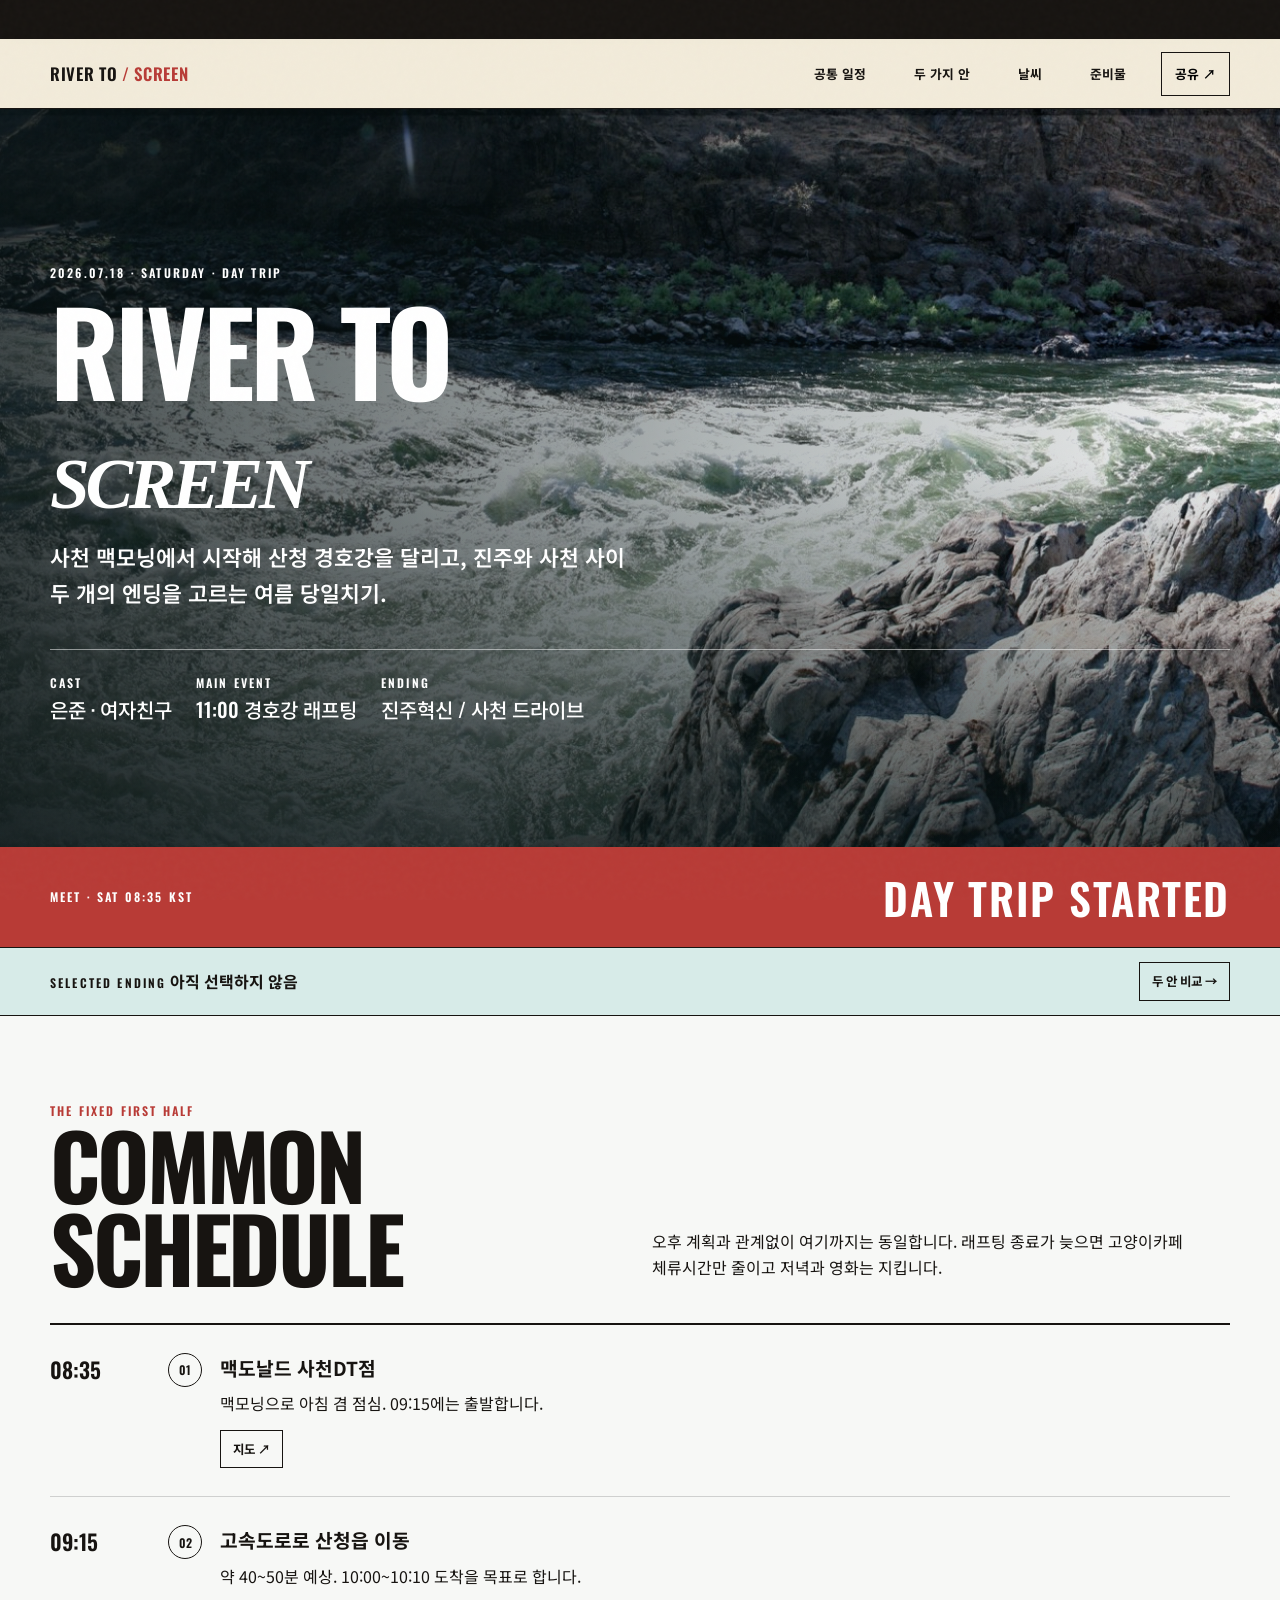
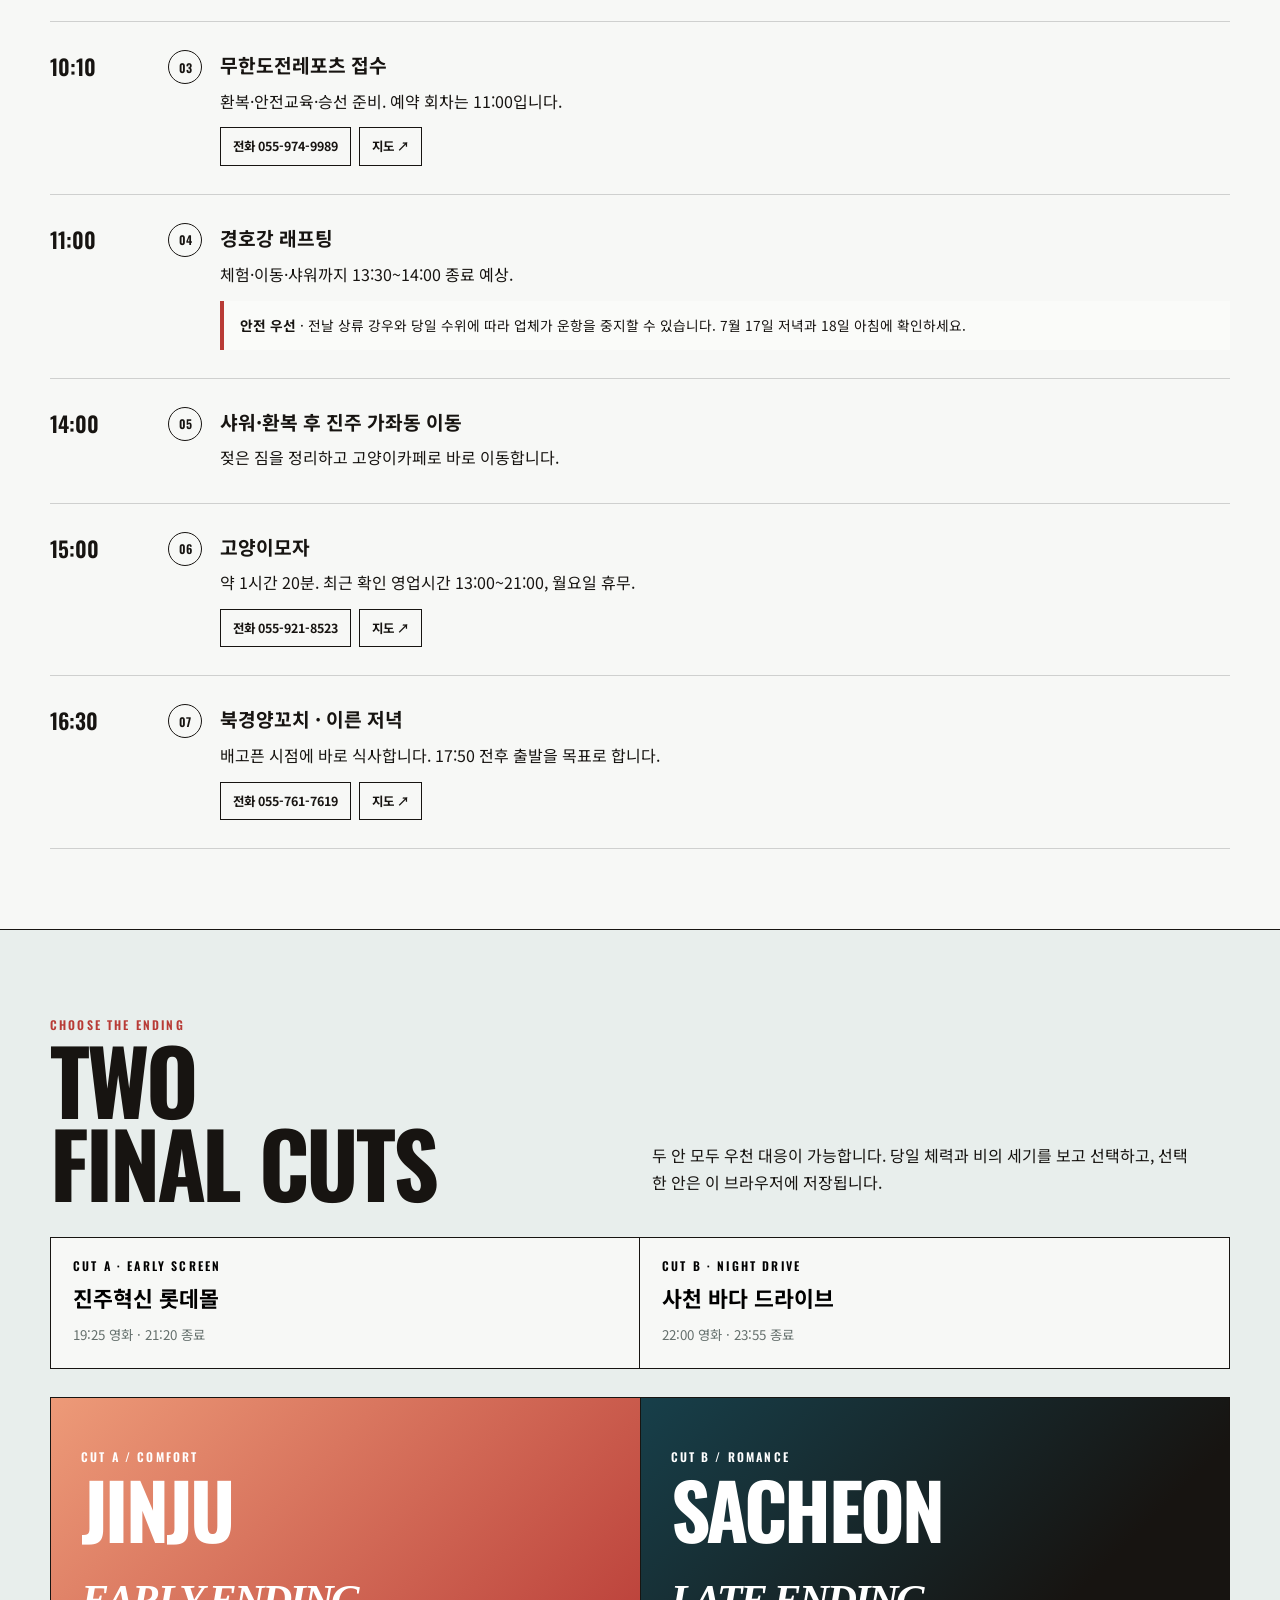
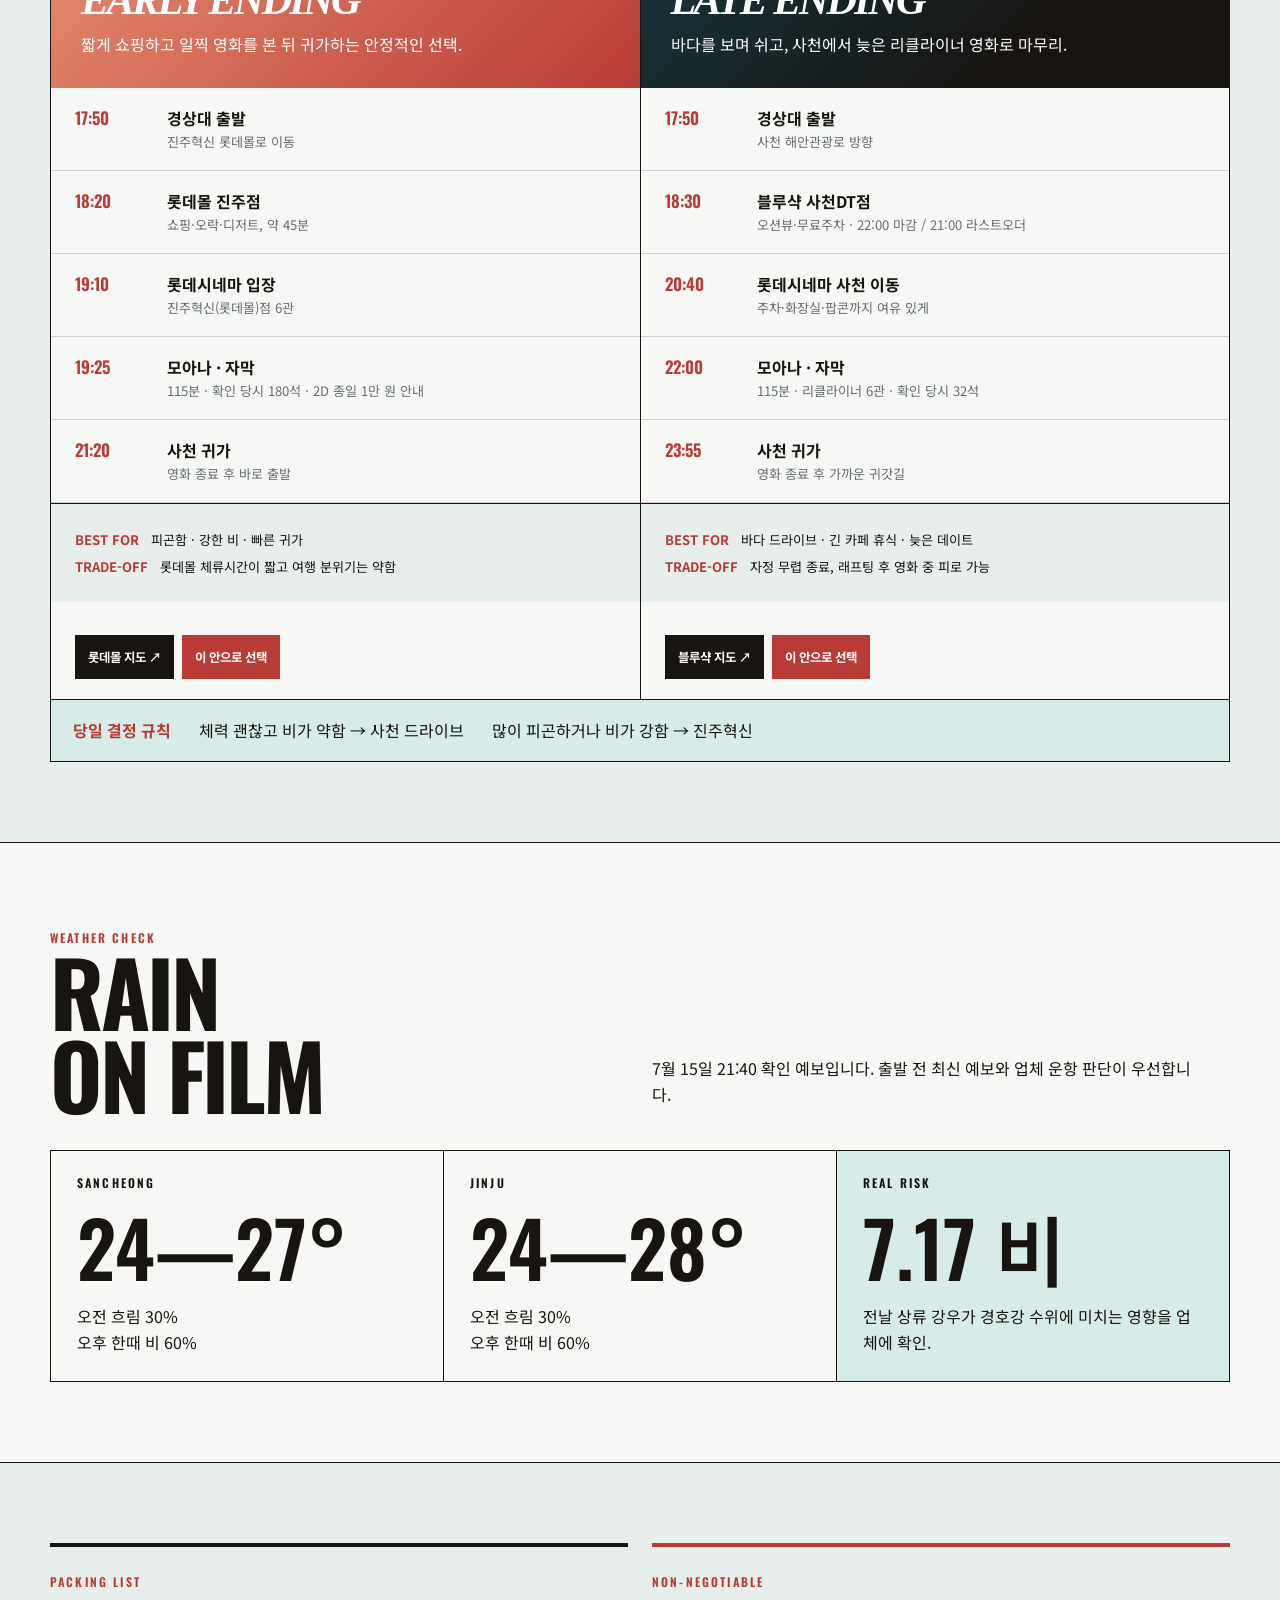
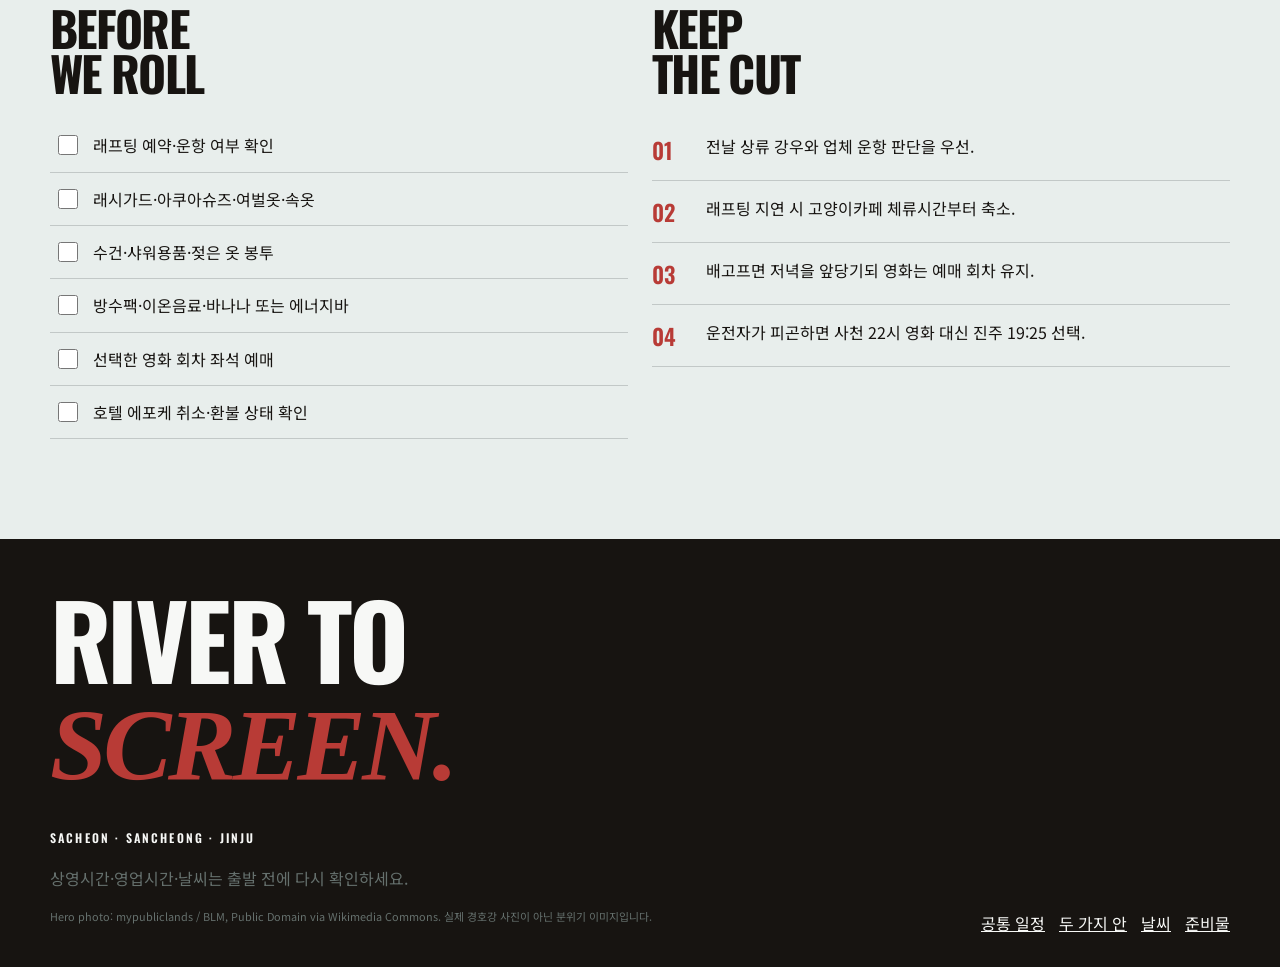
==== commit 2ada3cc6: "style: brighten page with neutral cool palette" ====
--- a/index.html
+++ b/index.html
@@ -25,7 +25,7 @@
   </nav>
 </header>
 <main id="main">
-  <section class="hero" id="top">
+  <section class="hero trip-hero" id="top">
     <div class="hero-bg trip-hero-bg" role="img" aria-label="급류가 흐르는 산악 계곡 풍경"></div>
     <div class="shell hero-content">
       <span class="eyebrow">2026.07.18 · SATURDAY · DAY TRIP</span>
--- a/styles.css
+++ b/styles.css
@@ -19,7 +19,10 @@
 @media(max-width:760px){.poker2-page .navlinks{grid-template-columns:repeat(7,minmax(0,1fr))}.poker2-page .navlinks a,.poker2-page .share-btn{font-size:.52rem}.navlinks{grid-template-columns:repeat(6,minmax(0,1fr))}.poker-hero{padding:48px 0 34px}.poker-hero h1{font-size:clamp(4rem,22vw,6rem)}.poker-setup{padding:30px 0}.poker-setup-card{grid-template-columns:1fr;padding:20px 16px;box-shadow:5px 5px 0 var(--ink)}.poker-setup-card fieldset{grid-column:1}.setup-players{grid-template-columns:1fr 1fr}.poker-toolbar{align-items:flex-start}.poker-toolbar h2{font-size:3.2rem}.poker-toolbar-actions{flex-direction:column}.poker-table{min-height:325px;padding:45px 18px;border-width:7px;border-radius:90px;gap:12px}.poker-seat{min-height:100px;padding:10px}.poker-seat strong{font-size:1.35rem}.bet-panel,.winner-panel{padding:16px 12px}.bet-summary{align-items:flex-start;flex-direction:column;gap:3px}.bet-actions{grid-template-columns:1fr 1fr}.winner-grid{grid-template-columns:1fr 1fr}.round-actions{flex-direction:column}.round-actions .button{width:100%}.cash-form{align-items:stretch;flex-direction:column}.cash-results{grid-template-columns:1fr 1fr}.cash-results article:nth-child(2){border-right:0}.cash-results article:nth-child(-n+2){border-bottom:1px solid var(--ink)}.section-head.compact{margin-top:42px}.poker-log li{flex-direction:column;gap:2px}.bank-grid{grid-template-columns:1fr}.tip-row{grid-template-columns:1fr}.navlinks a,.navlinks a[aria-current=page],.share-btn{font-size:.58rem}}
 
 /* River to Screen — adapted from the Gyeongju road-movie visual system */
-.trip-hero-bg{background-image:url('assets/rafting-hero.jpg');background-position:center 52%;filter:saturate(.72) contrast(1.06)}
+:root{--paper:#f7f8f6;--paper2:#e8eeec;--red:#b83b36;--red2:#e2604e;--yellow:#d7ebe8;--muted:#65706d;--line:rgba(23,32,30,.18);--shadow:0 18px 50px rgba(17,36,32,.12)}
+body:before{opacity:.1}
+.trip-hero:after{background:linear-gradient(90deg,rgba(8,19,20,.78) 0%,rgba(10,29,31,.32) 56%,rgba(8,23,25,.04)),linear-gradient(0deg,rgba(8,18,20,.68),transparent 52%)}
+.trip-hero-bg{background-image:url('assets/rafting-hero.jpg');background-position:center 52%;filter:brightness(1.08) saturate(.9) contrast(1.02)}
 .trip-nav{gap:22px}.plan-choice-section{background:var(--paper2);border-block:1px solid var(--ink)}
 .ending-switch{display:grid;grid-template-columns:1fr 1fr;border:1px solid var(--ink);margin-bottom:28px}
 .ending-switch button{display:flex;flex-direction:column;align-items:flex-start;gap:8px;padding:22px;border:0;border-right:1px solid var(--ink);background:var(--paper);text-align:left;cursor:pointer}
@@ -28,7 +31,7 @@
 .ending-panels{display:grid;grid-template-columns:1fr 1fr;border-top:1px solid var(--ink);border-left:1px solid var(--ink)}
 .ending-panel{background:var(--paper);border-right:1px solid var(--ink);border-bottom:1px solid var(--ink);display:flex;flex-direction:column;transition:transform .2s,box-shadow .2s}
 .ending-panel.selected{position:relative;z-index:2;transform:translateY(-5px);box-shadow:8px 8px 0 var(--red)}
-.ending-hero{min-height:290px;padding:30px;background:linear-gradient(135deg,#d5aa56,#a52b26);color:#fff;display:flex;flex-direction:column;justify-content:flex-end}
+.ending-hero{min-height:290px;padding:30px;background:linear-gradient(135deg,#ed9a78,#b83b36);color:#fff;display:flex;flex-direction:column;justify-content:flex-end}
 .ending-hero.night{background:linear-gradient(135deg,#173f4a,#171411 72%)}.ending-hero h3{font-size:clamp(3rem,6vw,5.7rem);margin:10px 0 12px}.ending-hero h3 .serif{font-size:.55em}.ending-hero p{max-width:430px;margin:0}
 .compact-timeline{list-style:none;margin:0;padding:0}.compact-timeline li{display:grid;grid-template-columns:76px 1fr;gap:16px;padding:17px 24px;border-bottom:1px solid var(--line)}
 .compact-timeline time{font:600 1.05rem var(--display);color:var(--red)}.compact-timeline b,.compact-timeline span{display:block}.compact-timeline span{font-size:.82rem;color:var(--muted)}
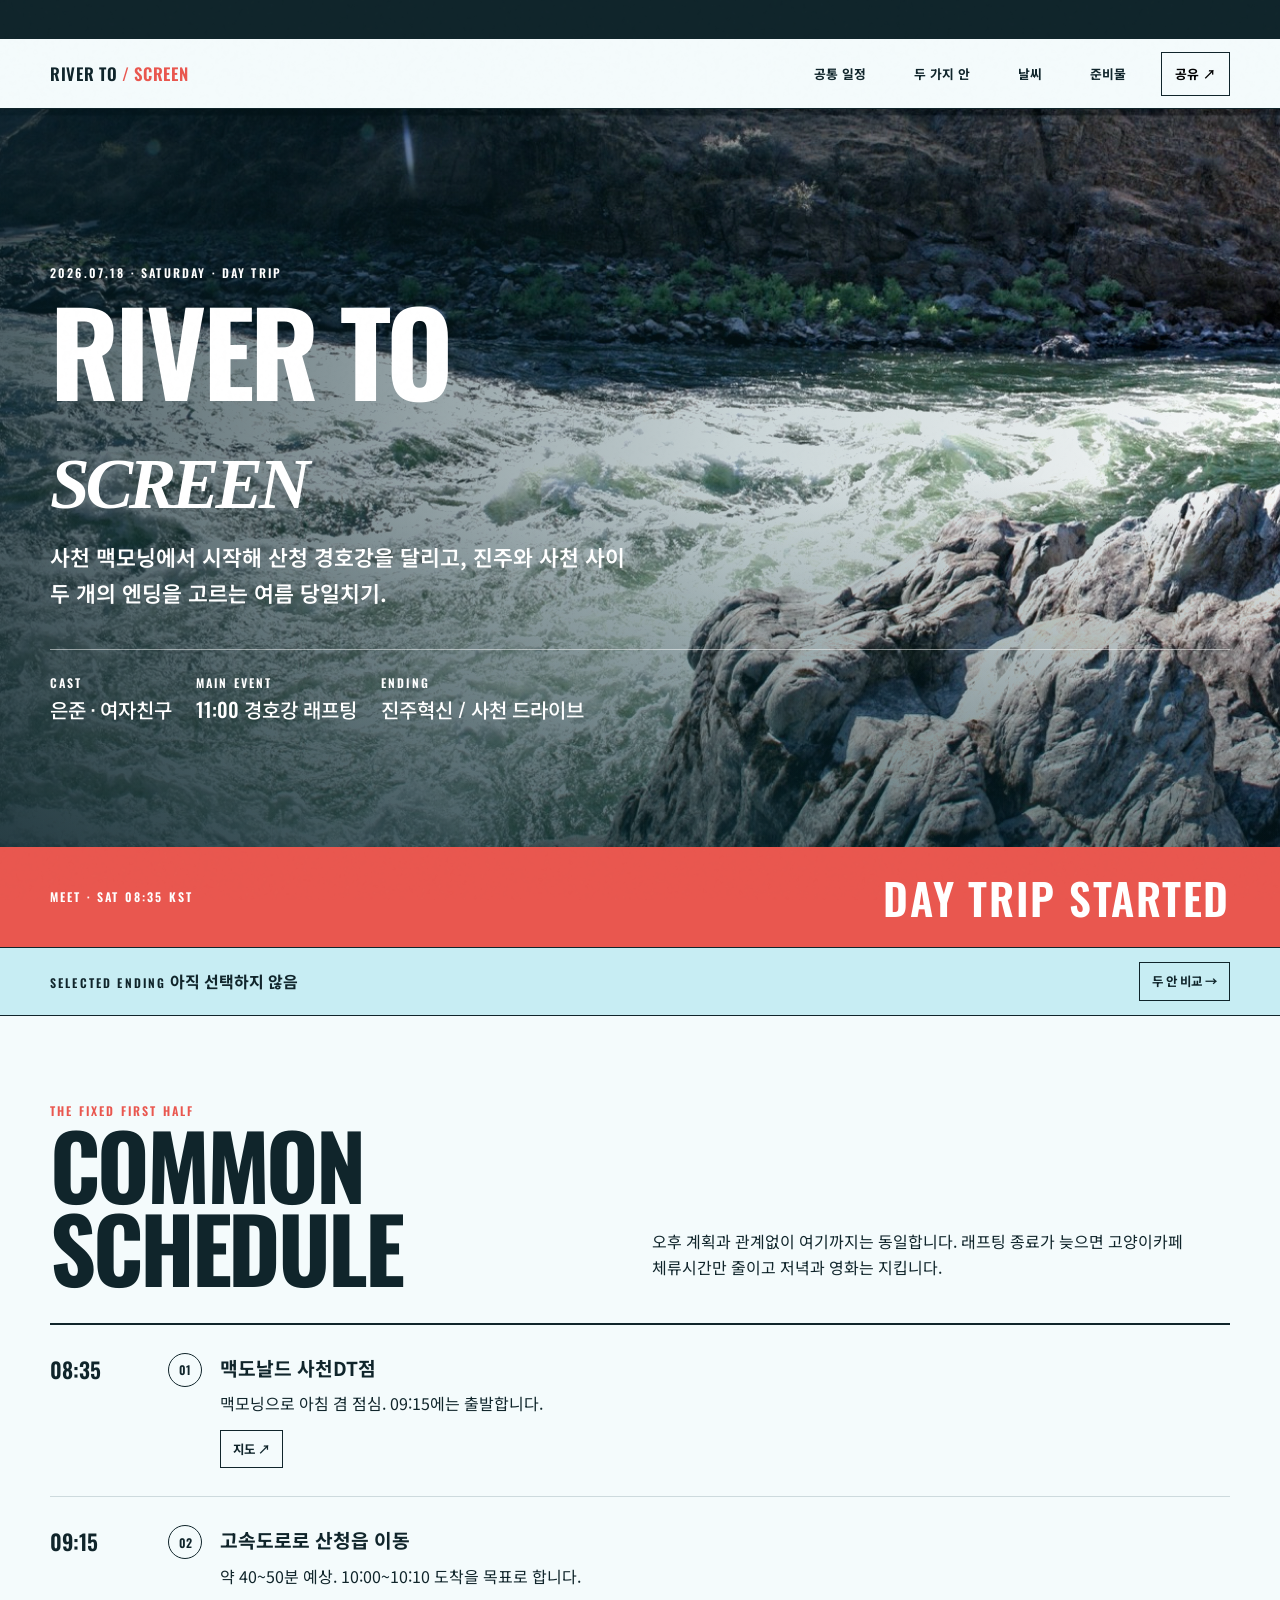
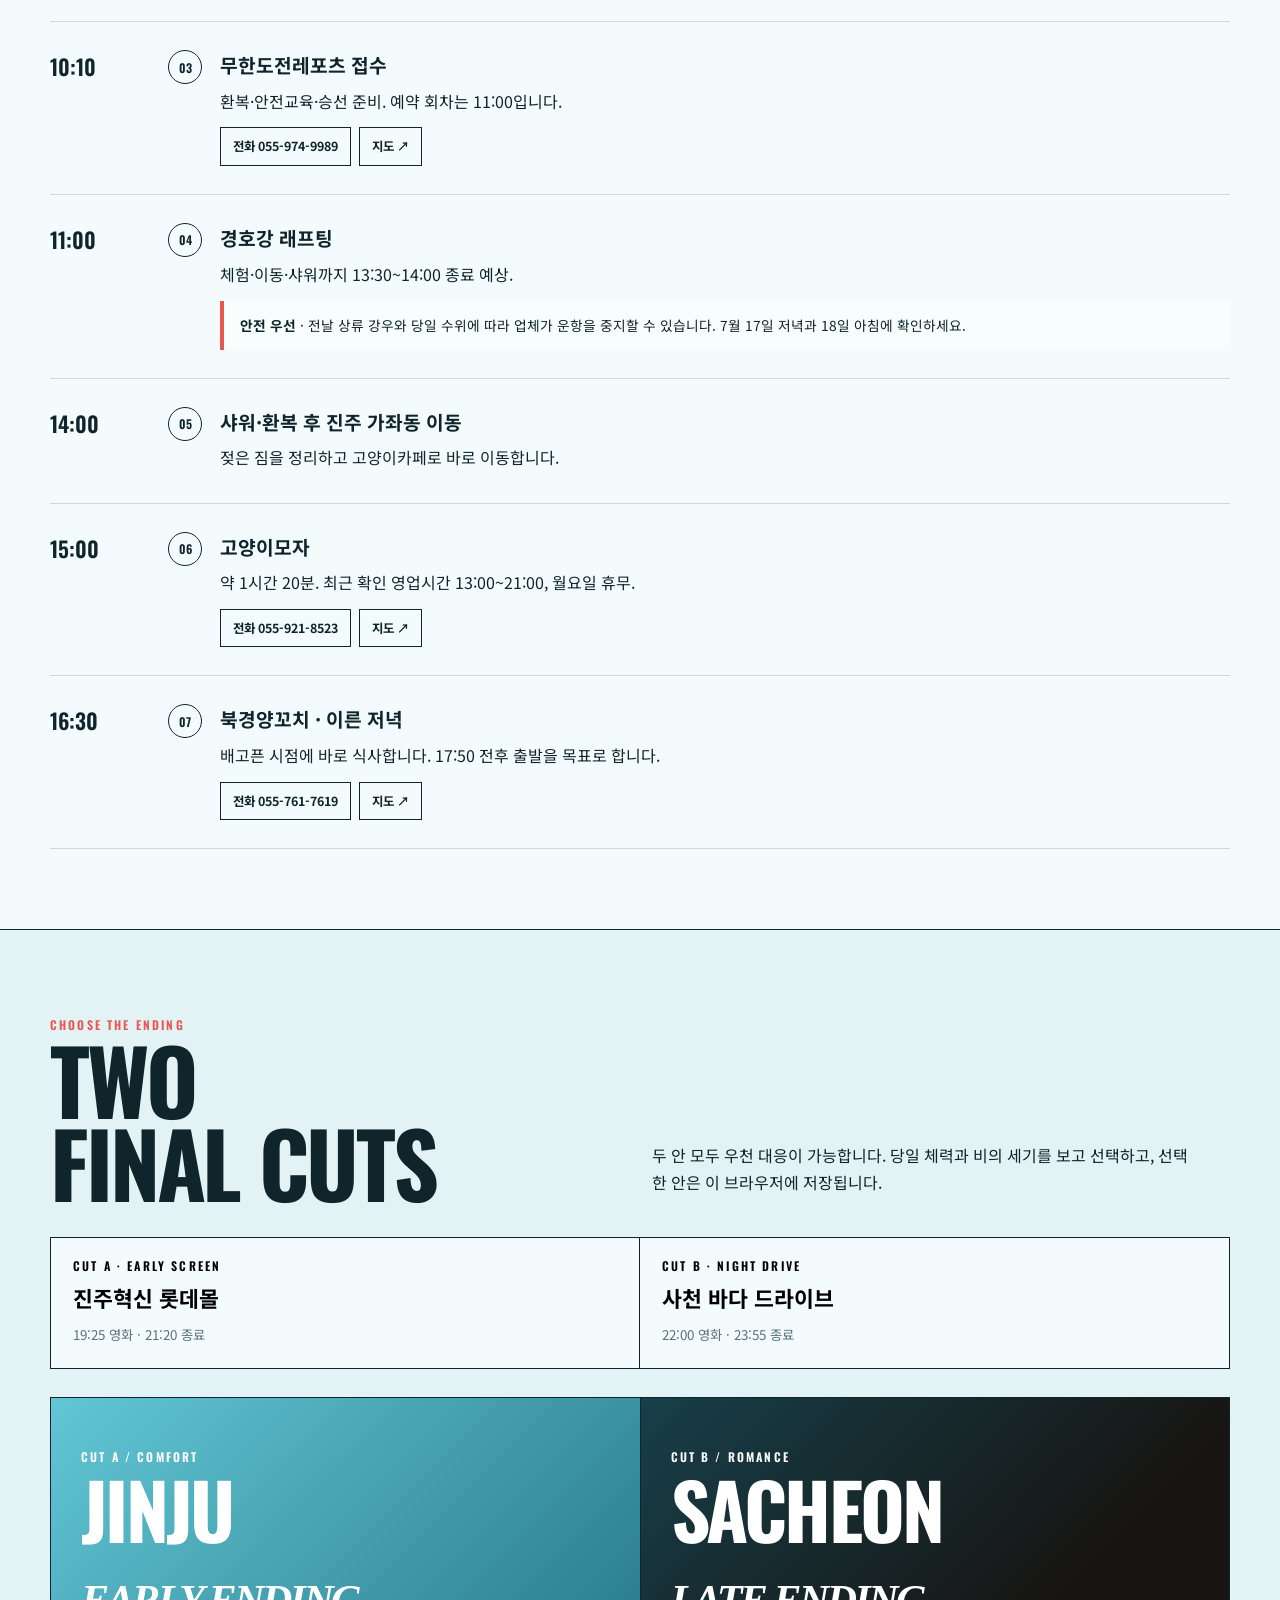
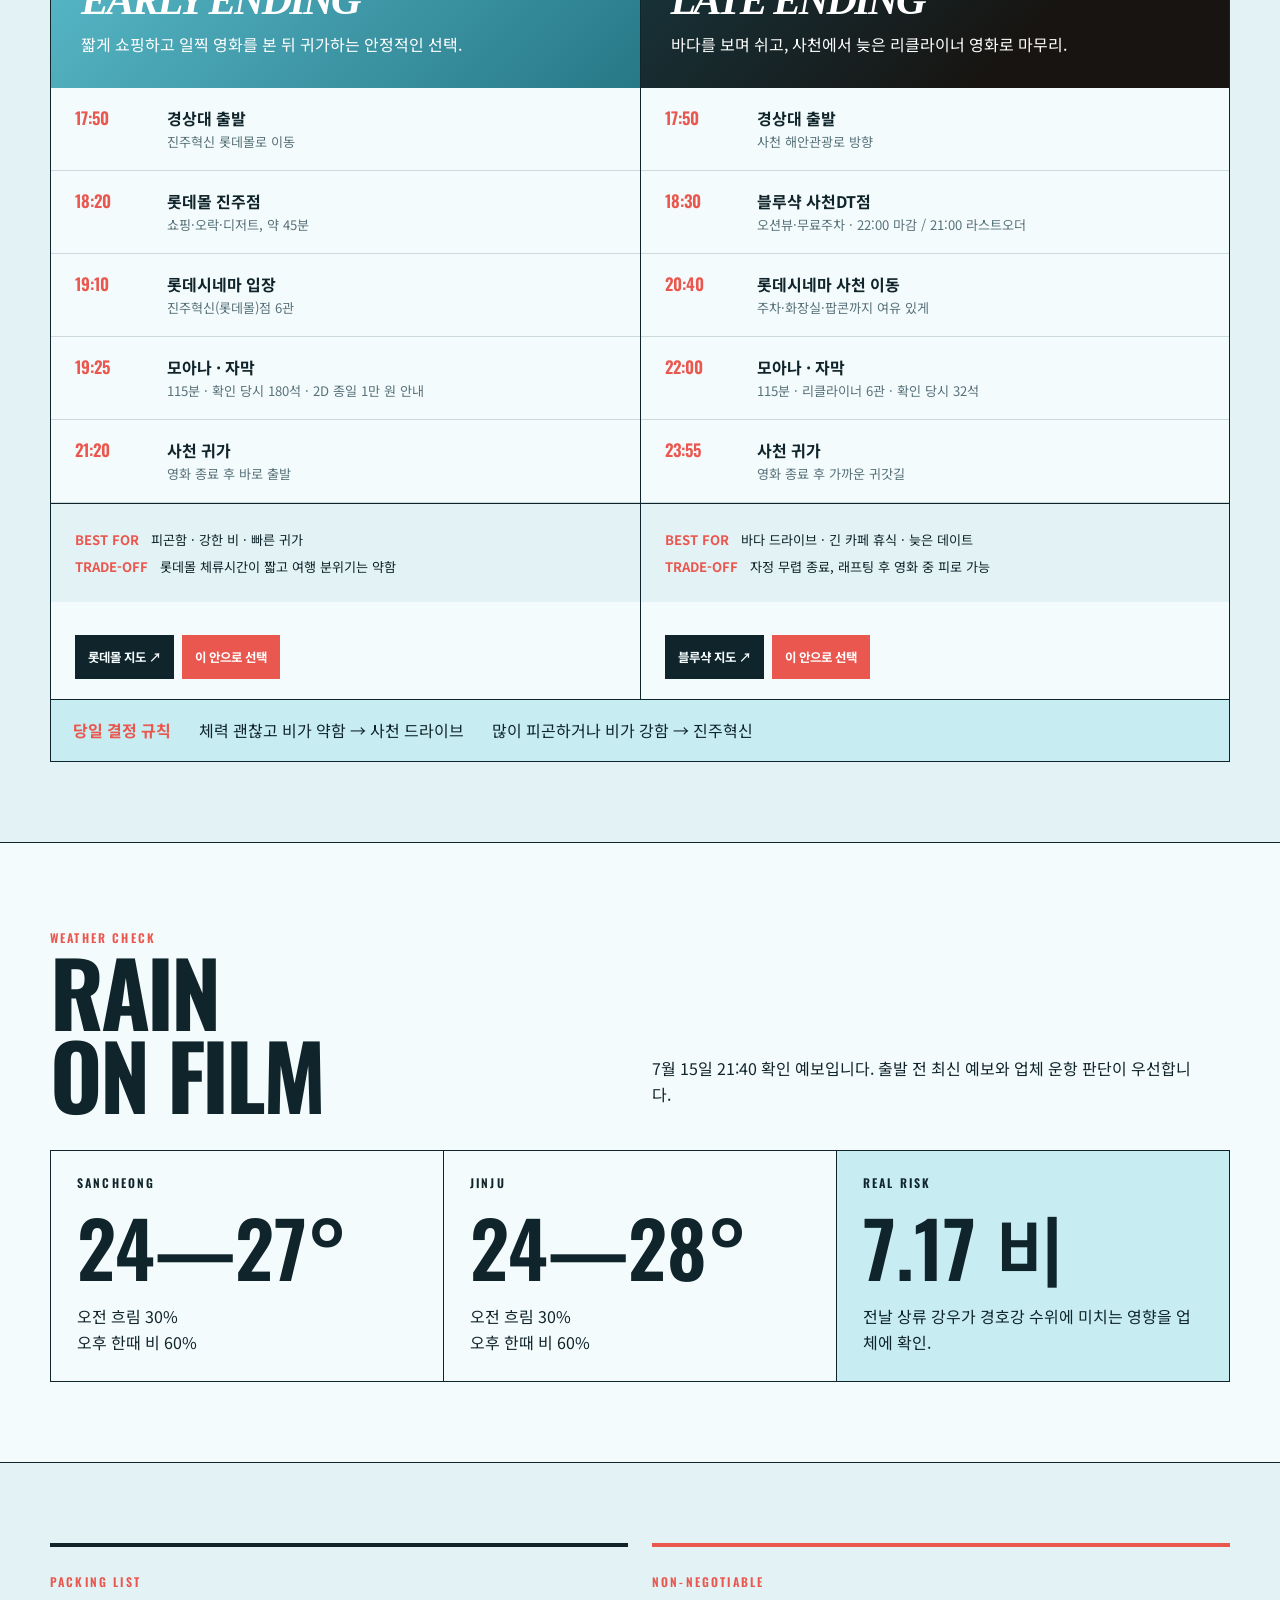
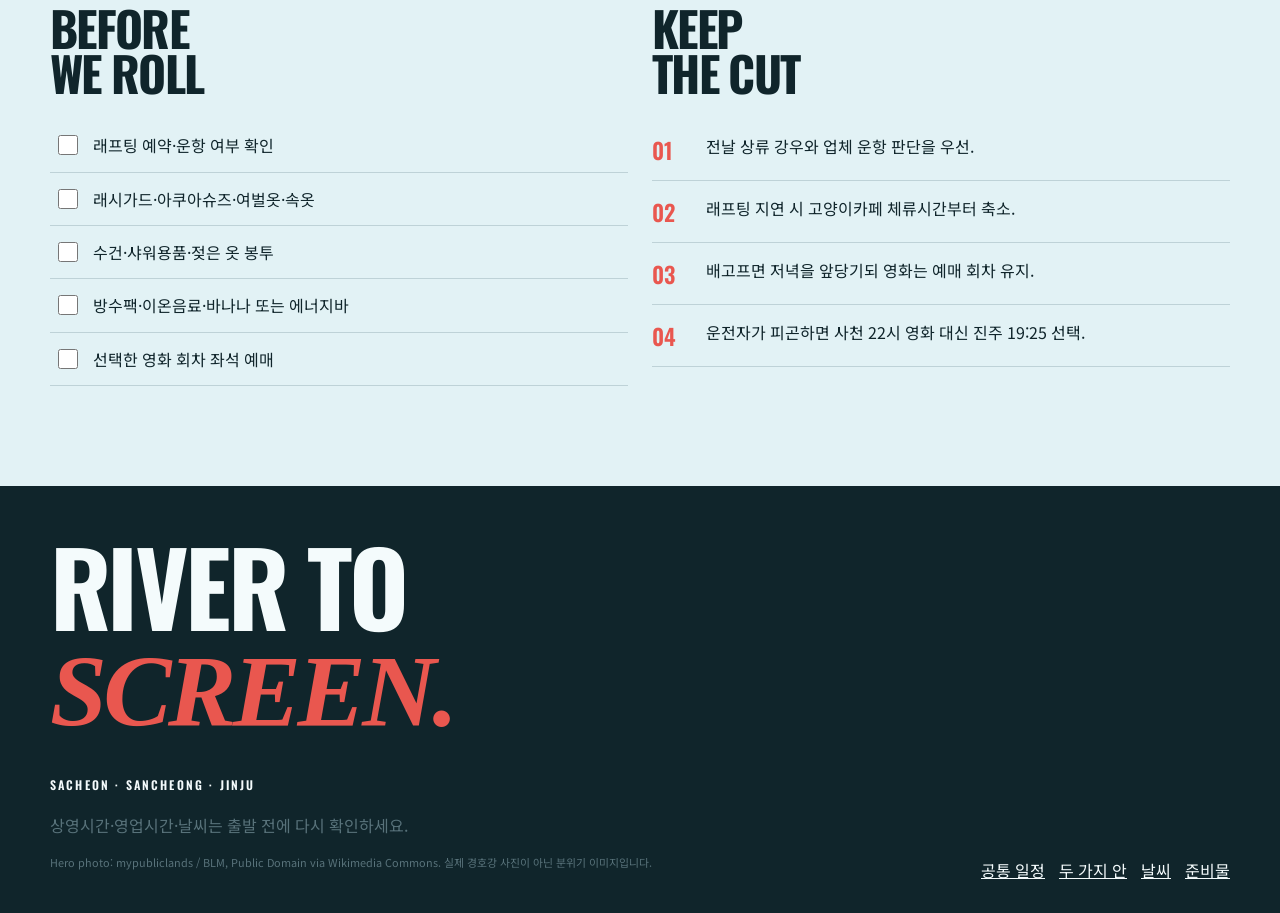
==== commit acd7ae61: "style: switch to crisp aqua palette and remove hotel copy" ====
--- a/index.html
+++ b/index.html
@@ -114,7 +114,7 @@
         <li><label><input type="checkbox" data-check="shower"><span>수건·샤워용품·젖은 옷 봉투</span></label></li>
         <li><label><input type="checkbox" data-check="water"><span>방수팩·이온음료·바나나 또는 에너지바</span></label></li>
         <li><label><input type="checkbox" data-check="movie"><span>선택한 영화 회차 좌석 예매</span></label></li>
-        <li><label><input type="checkbox" data-check="cancel"><span>호텔 에포케 취소·환불 상태 확인</span></label></li>
+
       </ul></article>
       <article class="editorial-card redtop"><span class="eyebrow red">NON-NEGOTIABLE</span><h2 class="display packing-title">KEEP<br>THE CUT</h2><div class="rule-list"><div><b>01</b><p>전날 상류 강우와 업체 운항 판단을 우선.</p></div><div><b>02</b><p>래프팅 지연 시 고양이카페 체류시간부터 축소.</p></div><div><b>03</b><p>배고프면 저녁을 앞당기되 영화는 예매 회차 유지.</p></div><div><b>04</b><p>운전자가 피곤하면 사천 22시 영화 대신 진주 19:25 선택.</p></div></div></article>
     </div>
--- a/styles.css
+++ b/styles.css
@@ -19,10 +19,11 @@
 @media(max-width:760px){.poker2-page .navlinks{grid-template-columns:repeat(7,minmax(0,1fr))}.poker2-page .navlinks a,.poker2-page .share-btn{font-size:.52rem}.navlinks{grid-template-columns:repeat(6,minmax(0,1fr))}.poker-hero{padding:48px 0 34px}.poker-hero h1{font-size:clamp(4rem,22vw,6rem)}.poker-setup{padding:30px 0}.poker-setup-card{grid-template-columns:1fr;padding:20px 16px;box-shadow:5px 5px 0 var(--ink)}.poker-setup-card fieldset{grid-column:1}.setup-players{grid-template-columns:1fr 1fr}.poker-toolbar{align-items:flex-start}.poker-toolbar h2{font-size:3.2rem}.poker-toolbar-actions{flex-direction:column}.poker-table{min-height:325px;padding:45px 18px;border-width:7px;border-radius:90px;gap:12px}.poker-seat{min-height:100px;padding:10px}.poker-seat strong{font-size:1.35rem}.bet-panel,.winner-panel{padding:16px 12px}.bet-summary{align-items:flex-start;flex-direction:column;gap:3px}.bet-actions{grid-template-columns:1fr 1fr}.winner-grid{grid-template-columns:1fr 1fr}.round-actions{flex-direction:column}.round-actions .button{width:100%}.cash-form{align-items:stretch;flex-direction:column}.cash-results{grid-template-columns:1fr 1fr}.cash-results article:nth-child(2){border-right:0}.cash-results article:nth-child(-n+2){border-bottom:1px solid var(--ink)}.section-head.compact{margin-top:42px}.poker-log li{flex-direction:column;gap:2px}.bank-grid{grid-template-columns:1fr}.tip-row{grid-template-columns:1fr}.navlinks a,.navlinks a[aria-current=page],.share-btn{font-size:.58rem}}
 
 /* River to Screen — adapted from the Gyeongju road-movie visual system */
-:root{--paper:#f7f8f6;--paper2:#e8eeec;--red:#b83b36;--red2:#e2604e;--yellow:#d7ebe8;--muted:#65706d;--line:rgba(23,32,30,.18);--shadow:0 18px 50px rgba(17,36,32,.12)}
-body:before{opacity:.1}
-.trip-hero:after{background:linear-gradient(90deg,rgba(8,19,20,.78) 0%,rgba(10,29,31,.32) 56%,rgba(8,23,25,.04)),linear-gradient(0deg,rgba(8,18,20,.68),transparent 52%)}
-.trip-hero-bg{background-image:url('assets/rafting-hero.jpg');background-position:center 52%;filter:brightness(1.08) saturate(.9) contrast(1.02)}
+:root{--ink:#10252b;--paper:#f4fbfc;--paper2:#e2f2f5;--red:#e9574f;--red2:#ff7568;--yellow:#c7edf3;--muted:#58727a;--line:rgba(16,58,68,.17);--shadow:0 18px 50px rgba(19,79,91,.12)}
+body:before{opacity:.045}
+header.site{background:rgba(244,251,252,.96)}
+.trip-hero:after{background:linear-gradient(90deg,rgba(5,31,39,.7) 0%,rgba(9,61,70,.22) 58%,rgba(10,75,84,.02)),linear-gradient(0deg,rgba(5,30,38,.55),transparent 50%)}
+.trip-hero-bg{background-image:url('assets/rafting-hero.jpg');background-position:center 52%;filter:brightness(1.14) saturate(1.03) contrast(1.01)}
 .trip-nav{gap:22px}.plan-choice-section{background:var(--paper2);border-block:1px solid var(--ink)}
 .ending-switch{display:grid;grid-template-columns:1fr 1fr;border:1px solid var(--ink);margin-bottom:28px}
 .ending-switch button{display:flex;flex-direction:column;align-items:flex-start;gap:8px;padding:22px;border:0;border-right:1px solid var(--ink);background:var(--paper);text-align:left;cursor:pointer}
@@ -31,7 +32,7 @@
 .ending-panels{display:grid;grid-template-columns:1fr 1fr;border-top:1px solid var(--ink);border-left:1px solid var(--ink)}
 .ending-panel{background:var(--paper);border-right:1px solid var(--ink);border-bottom:1px solid var(--ink);display:flex;flex-direction:column;transition:transform .2s,box-shadow .2s}
 .ending-panel.selected{position:relative;z-index:2;transform:translateY(-5px);box-shadow:8px 8px 0 var(--red)}
-.ending-hero{min-height:290px;padding:30px;background:linear-gradient(135deg,#ed9a78,#b83b36);color:#fff;display:flex;flex-direction:column;justify-content:flex-end}
+.ending-hero{min-height:290px;padding:30px;background:linear-gradient(135deg,#62c6d5,#277887);color:#fff;display:flex;flex-direction:column;justify-content:flex-end}
 .ending-hero.night{background:linear-gradient(135deg,#173f4a,#171411 72%)}.ending-hero h3{font-size:clamp(3rem,6vw,5.7rem);margin:10px 0 12px}.ending-hero h3 .serif{font-size:.55em}.ending-hero p{max-width:430px;margin:0}
 .compact-timeline{list-style:none;margin:0;padding:0}.compact-timeline li{display:grid;grid-template-columns:76px 1fr;gap:16px;padding:17px 24px;border-bottom:1px solid var(--line)}
 .compact-timeline time{font:600 1.05rem var(--display);color:var(--red)}.compact-timeline b,.compact-timeline span{display:block}.compact-timeline span{font-size:.82rem;color:var(--muted)}
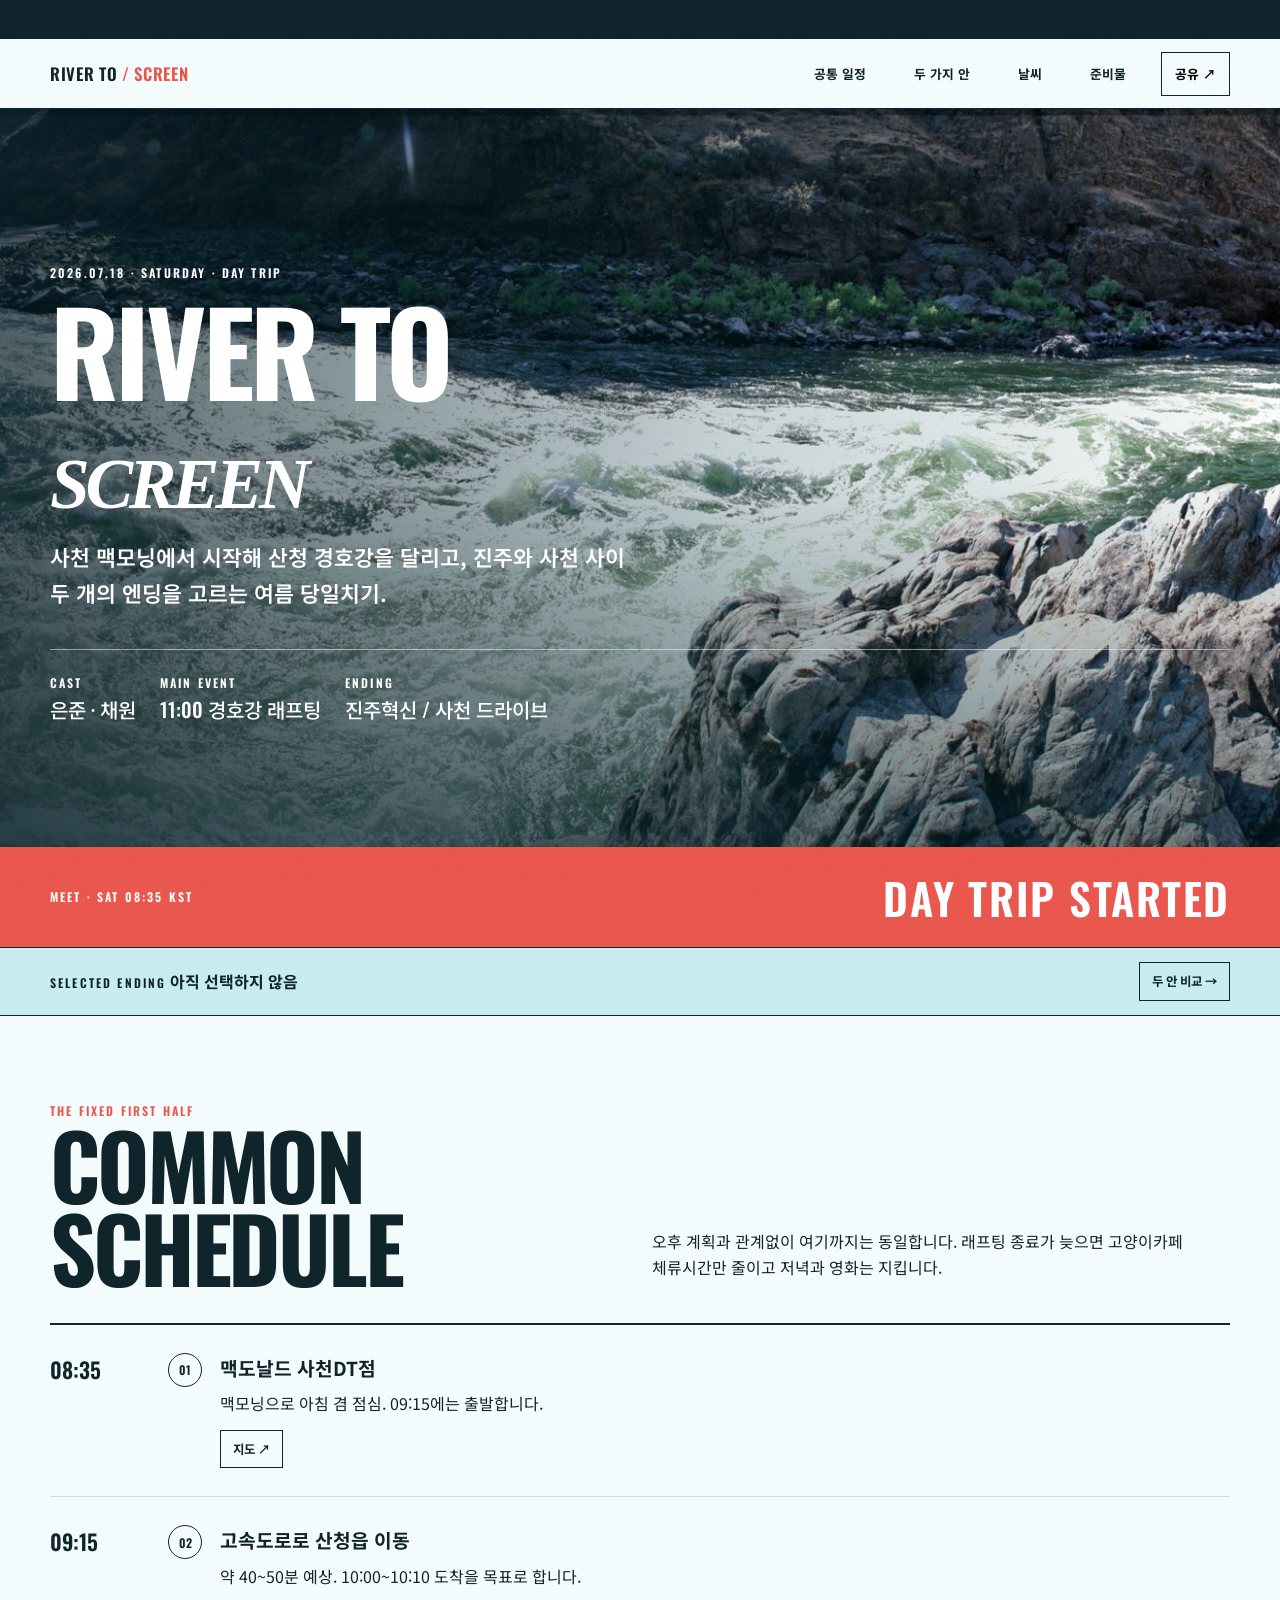
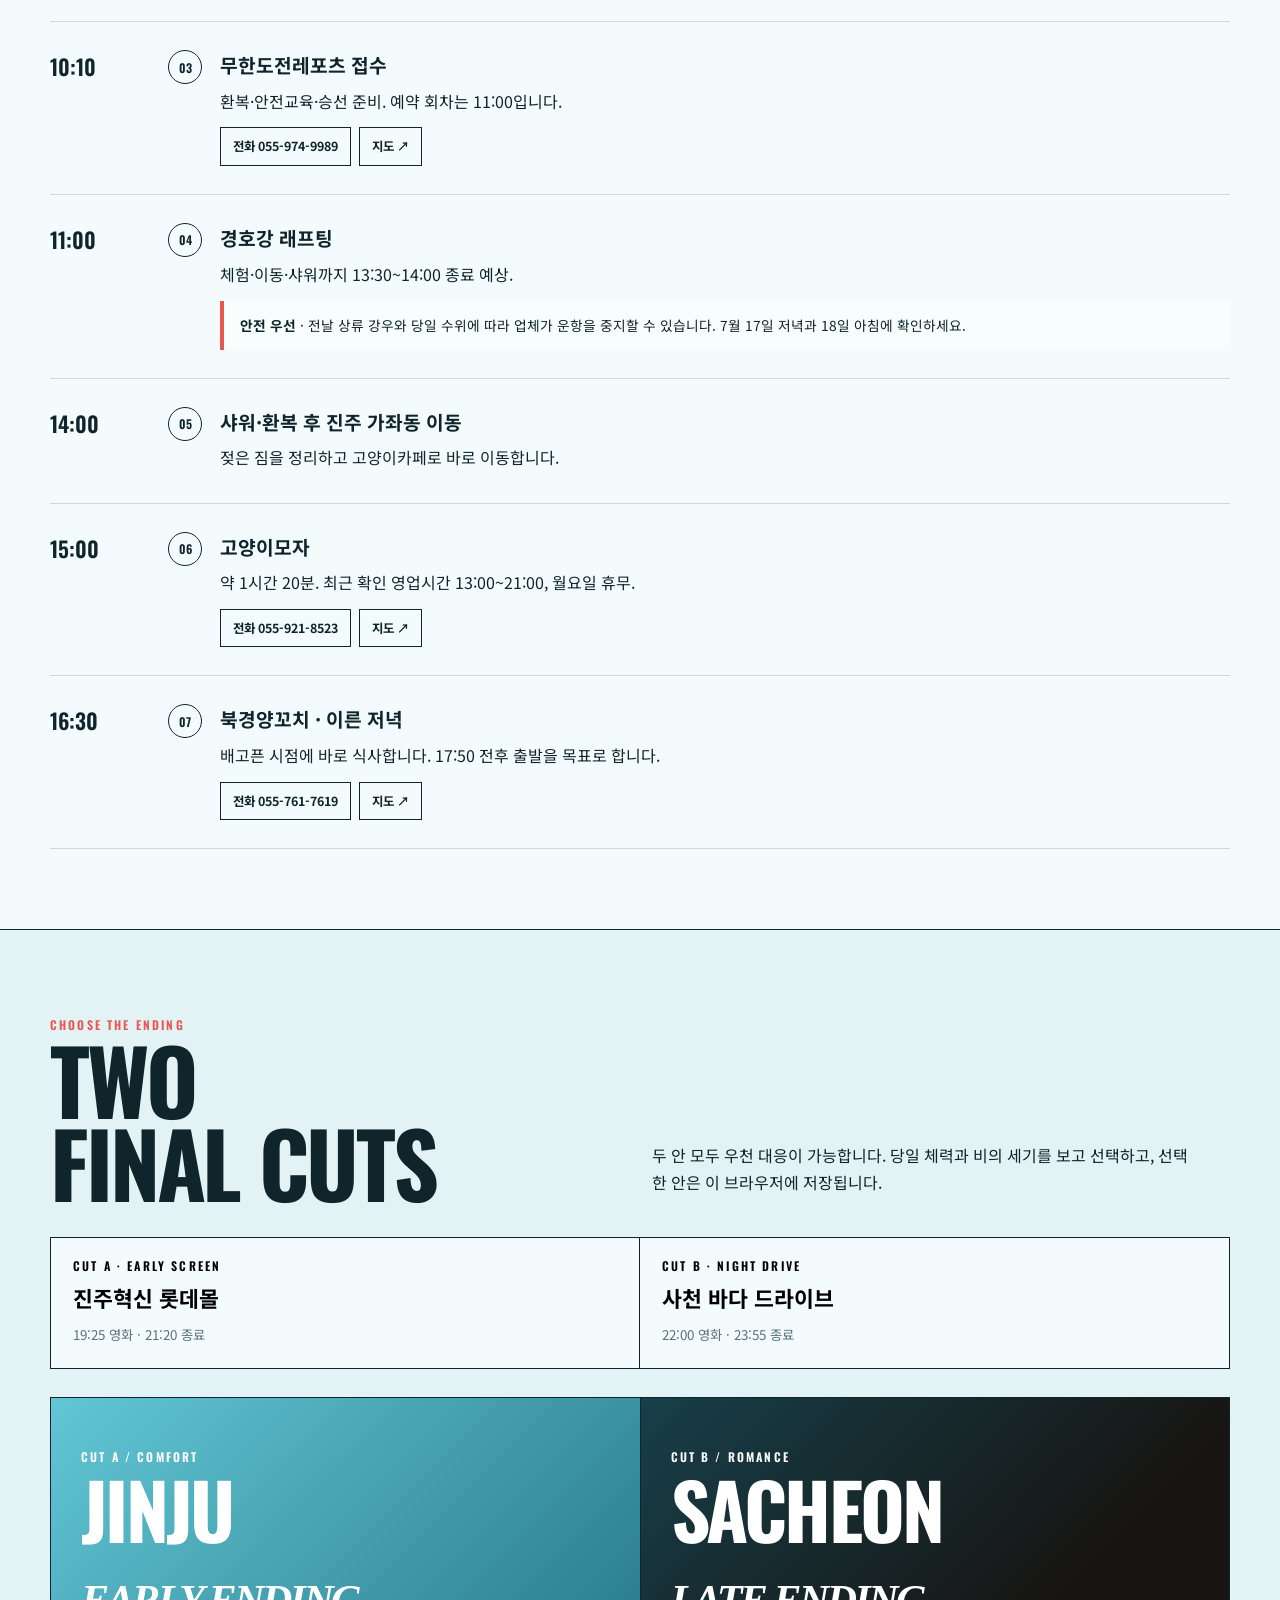
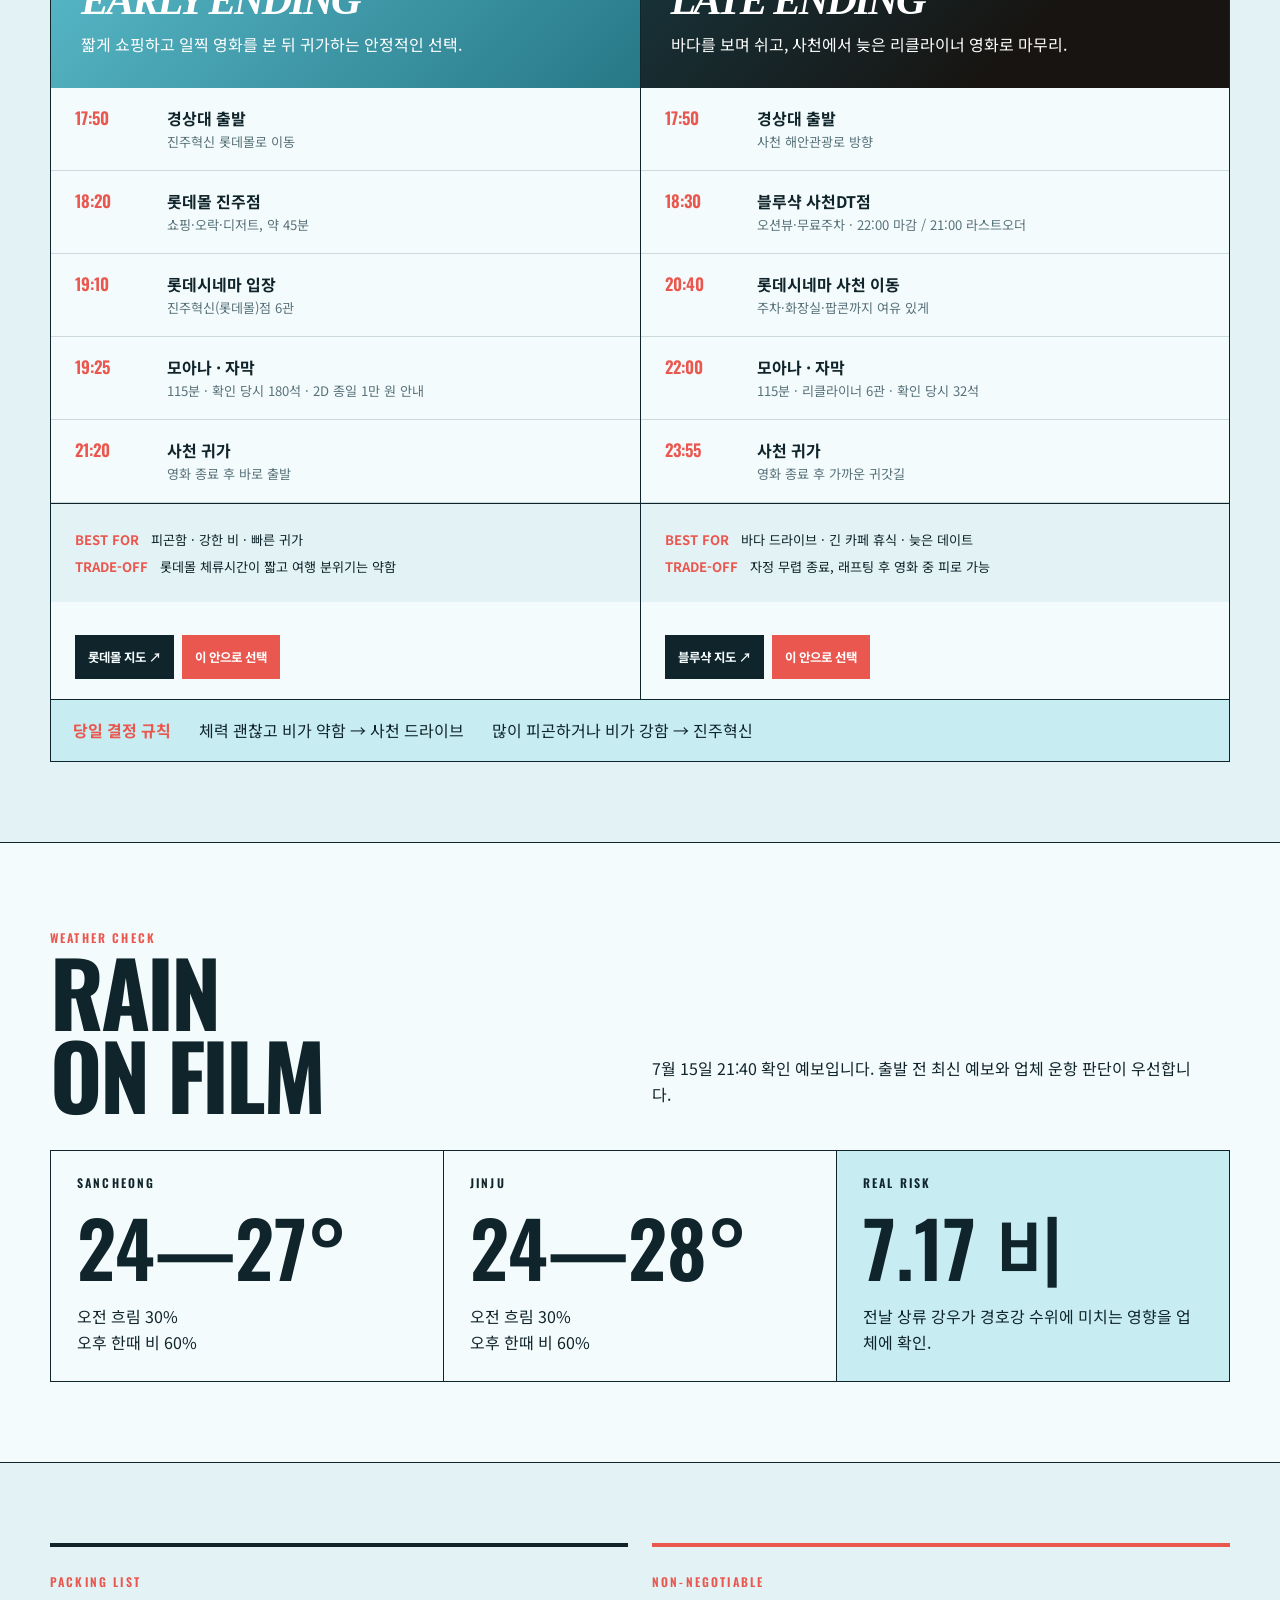
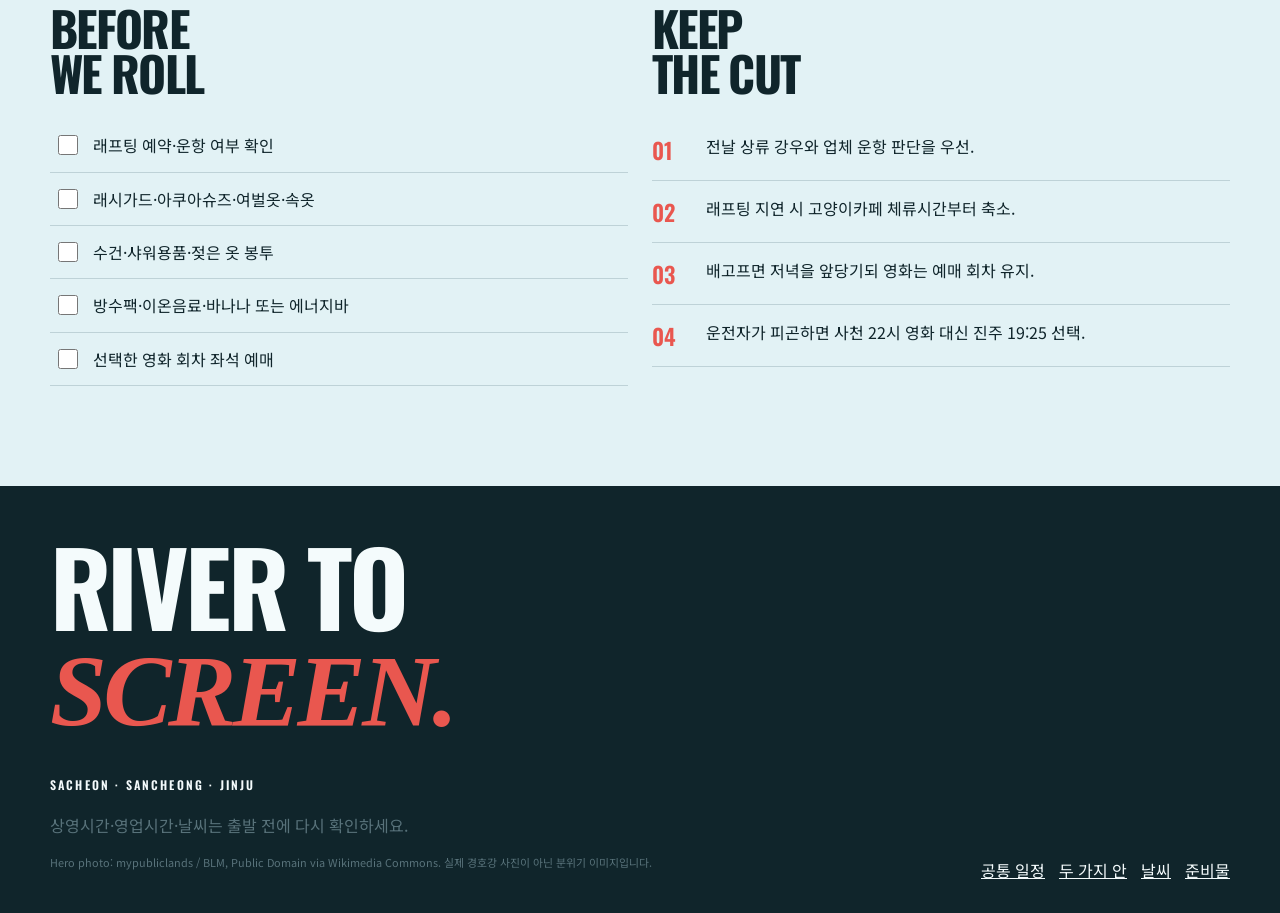
==== commit e04b8c0c: "content: name Chaewon in trip cast" ====
--- a/index.html
+++ b/index.html
@@ -32,7 +32,7 @@
       <h1 class="display brand-hero-title">RIVER TO<br><span class="serif">SCREEN</span></h1>
       <p class="hero-lead">사천 맥모닝에서 시작해 산청 경호강을 달리고, 진주와 사천 사이 두 개의 엔딩을 고르는 여름 당일치기.</p>
       <div class="hero-meta">
-        <div><span class="eyebrow">CAST</span><b>은준 · 여자친구</b></div>
+        <div><span class="eyebrow">CAST</span><b>은준 · 채원</b></div>
         <div><span class="eyebrow">MAIN EVENT</span><b>11:00 경호강 래프팅</b></div>
         <div><span class="eyebrow">ENDING</span><b>진주혁신 / 사천 드라이브</b></div>
       </div>
